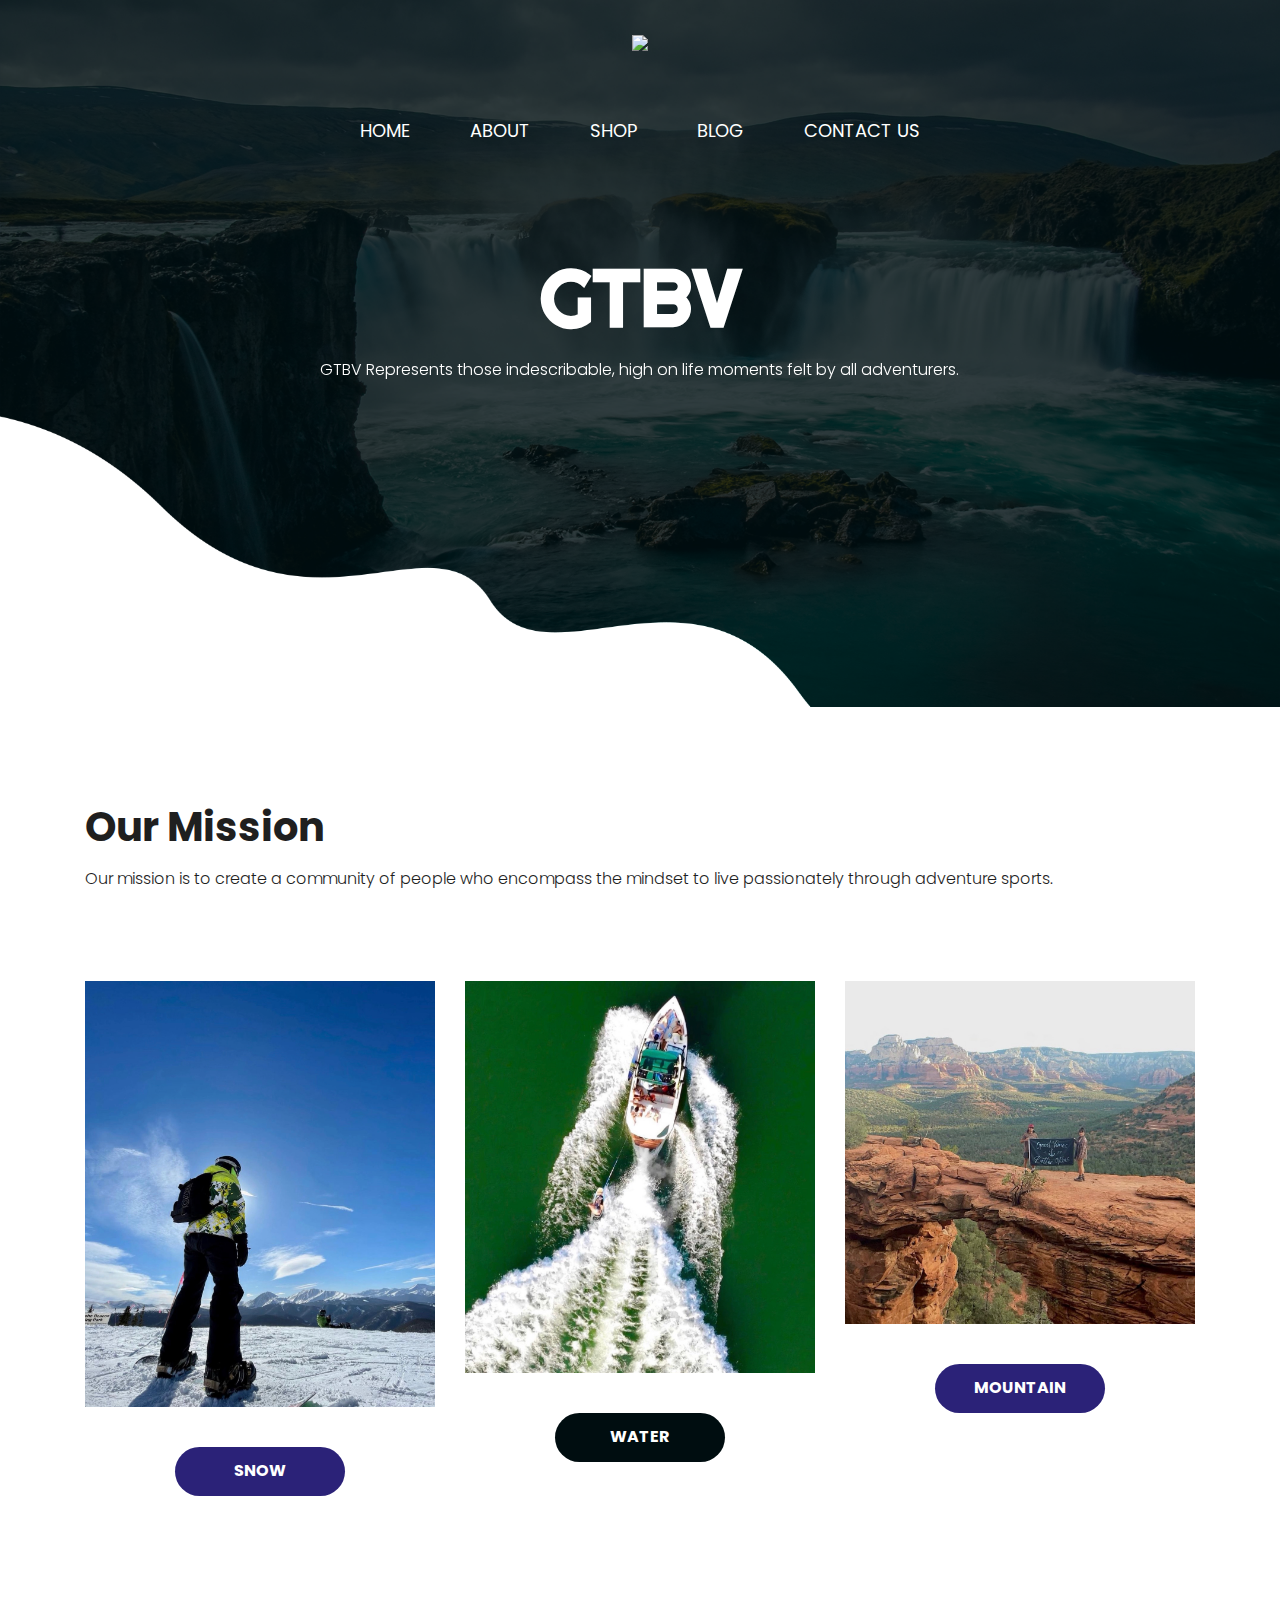
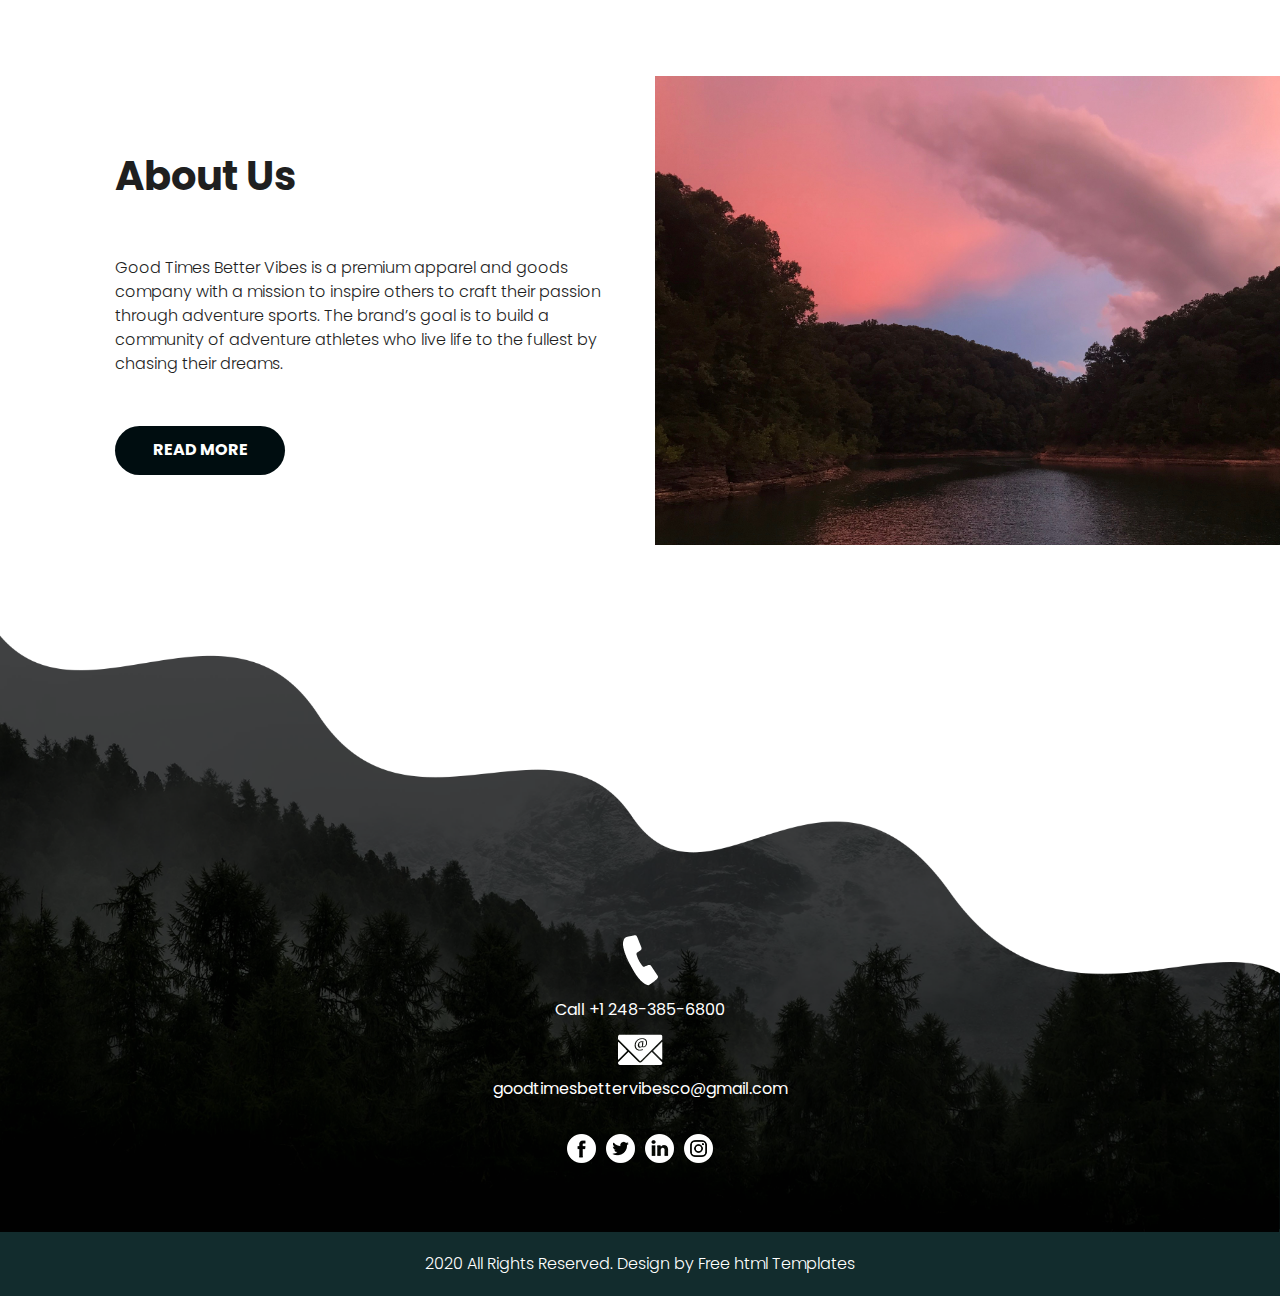
==== index.html @ db84be3c "no sub" ====
<!DOCTYPE html>
<html lang="en">
   <head>
      <!-- basic -->
      <meta charset="utf-8">
      <meta http-equiv="X-UA-Compatible" content="IE=edge">
      <meta name="viewport" content="width=device-width, initial-scale=1">
      <!-- mobile metas -->
      <meta name="viewport" content="width=device-width, initial-scale=1">
      <meta name="viewport" content="initial-scale=1, maximum-scale=1">
      <!-- site metas -->
      <title>Good Times Better Vibes</title>
      <meta name="keywords" content="">
      <meta name="description" content="">
      <meta name="author" content="">
      <!-- bootstrap css -->
      <link rel="stylesheet" type="text/css" href="css/bootstrap.min.css">
      <!-- style css -->
      <link rel="stylesheet" type="text/css" href="css/style.css">
      <!-- Responsive-->
      <link rel="stylesheet" href="css/responsive.css">
      <!-- fevicon -->
      <link rel="icon" href="images/fevicon.png" type="image/gif" />
      <!-- Scrollbar Custom CSS -->
      <link rel="stylesheet" href="css/jquery.mCustomScrollbar.min.css">
      <!-- Tweaks for older IEs-->
      <link rel="stylesheet" href="https://netdna.bootstrapcdn.com/font-awesome/4.0.3/css/font-awesome.css">
      <!-- fonts -->
      <link href="https://fonts.googleapis.com/css?family=Poppins:400,700|Righteous&display=swap" rel="stylesheet">
      <!-- owl stylesheets --> 
      <link rel="stylesheet" href="css/owl.theme.default.min.css">
      <link rel="stylesheet" href="https://cdnjs.cloudflare.com/ajax/libs/fancybox/2.1.5/jquery.fancybox.min.css" media="screen">
   </head>
   <body>
      <!-- header section start -->
      <div class="header_section">
         <div class="header_main">
            <div class="mobile_menu">
               <nav class="navbar navbar-expand-lg navbar-light bg-light">
                  <div class="logo_mobile"><a href="index.html"><img src="images/alaska.png"></a></div>
                  <button class="navbar-toggler" type="button" data-toggle="collapse" data-target="#navbarNav" aria-controls="navbarNav" aria-expanded="false" aria-label="Toggle navigation">
                  <span class="navbar-toggler-icon"></span>
                  </button>
                  <div class="collapse navbar-collapse" id="navbarNav">
                     <ul class="navbar-nav">
                        <li class="nav-item">
                           <a class="nav-link" href="index.html">Home</a>
                        </li>
                        <li class="nav-item">
                           <a class="nav-link" href="about.html">About</a>
                        </li>
                        <li class="nav-item">
                           <a class="nav-link" href="services.html">Services</a>
                        </li>
                        <li class="nav-item">
                           <a class="nav-link " href="blog.html">Blog</a>
                        </li>
                        <li class="nav-item">
                           <a class="nav-link " href="contact.html">Contact</a>
                        </li>
                     </ul>
                  </div>
               </nav>
            </div>
            <div class="container-fluid">
               <div class="logo"><a href="index.html"><img src="images/gtbvlogo.png"></a></div>
               <div class="menu_main">
                  <ul>
                     <li class="active"><a href="index.html">Home</a></li>
                     <li><a href="about.html">About</a></li>
                     <li><a href="services.html">Shop</a></li>
                     <li><a href="blog.html">Blog</a></li>
                     <li><a href="contact.html">Contact us</a></li>
                  </ul>
               </div>
            </div>
         </div>
         <!-- banner section start -->
         <div class="banner_section layout_padding">
           
               <div class="carousel-inner">
                  <div class="carousel-item active">
                     <div class="container">
                        <h1 class="banner_taital">GTBV</h1>
                        <p class="banner_text">GTBV Represents those indescribable, high on life moments felt by all adventurers.</p>
                     </div>
                  </div>
                  </div>
                     </div>
                  </div>
               </div>
            </div>
         </div>
         <!-- banner section end -->
      </div>
      <!-- header section end -->
      <!-- services section start -->
      <div class="services_section layout_padding">
         <div class="container">
            <h1 class="services_taital"> Our Mission </h1>
            <p class="services_text">Our mission is to create a community of people who encompass the mindset to live passionately through adventure sports.</p>
            <div class="services_section_2">
               <div class="row">
                  <div class="col-md-4">
                     <div><img src="images/2.png" class="services_img"></div>
                     <div class="btn_main"><a href="#">Snow</a></div>
                  </div>
                  <div class="col-md-4">
                     <div><img src="images/3.png" class="services_img"></div>
                     <div class="btn_main active"><a href="#">Water</a></div>
                  </div>
                  <div class="col-md-4">
                     <div><img src="images/1.png" class="services_img"></div>
                     <div class="btn_main"><a href="#">Mountain</a></div>
                  </div>
               </div>
            </div>
         </div>
      </div>
      <!-- services section end -->
      <!-- about section start -->
      <div class="about_section layout_padding">
         <div class="container-fluid">
            <div class="row">
               <div class="col-md-6">
                  <div class="about_taital_main">
                     <h1 class="about_taital">About Us</h1>
                     <p class="about_text">Good Times Better Vibes is a premium apparel and goods company with a mission to inspire others to craft their passion through adventure sports. The brand’s goal is to build a community of adventure athletes who live life to the fullest by chasing their dreams.</p>
                     <div class="readmore_bt"><a href="#">Read More</a></div>
                  </div>
               </div>
               <div class="col-md-6 padding_right_0">
                  <div><img src="images/cumberland.png" class="about_img"></div>
               </div>
            </div>
         </div>
      </div>
      <!-- about section end -->
      <!-- footer section start -->
      <div class="footer_section layout_padding">
         <div class="container">
            <div class="location_main">
               <div class="call_text"><img src="images/call-icon.png"></div>
               <div class="call_text"><a href="#">Call +1 248-385-6800</a></div>
               <div class="call_text"><img src="images/mail-icon.png"></div>
               <div class="call_text"><a href="#">goodtimesbettervibesco@gmail.com</a></div>
            </div>
            <div class="social_icon">
               <ul>
                  <li><a href="https://www.facebook.com/goodtimesbettervibes"><img src="images/fb-icon.png"></a></li>
                  <li><a href="#"><img src="images/twitter-icon.png"></a></li>
                  <li><a href="https://www.linkedin.com/company/good-times-better-vibes-llc/about/"><img src="images/linkedin-icon.png"></a></li>
                  <li><a href="https://www.instagram.com/goodtimes.bettervibes/"><img src="images/instagram-icon.png"></a></li>
               </ul>
            </div>
         </div>
      </div>
      <!-- footer section end -->
      <!-- copyright section start -->
      <div class="copyright_section">
         <div class="container">
            <p class="copyright_text">2020 All Rights Reserved. Design by <a href="https://html.design">Free html  Templates</a></p>
         </div>
      </div>
      <!-- copyright section end -->
      <!-- Javascript files-->
      <script src="js/jquery.min.js"></script>
      <script src="js/popper.min.js"></script>
      <script src="js/bootstrap.bundle.min.js"></script>
      <script src="js/jquery-3.0.0.min.js"></script>
      <script src="js/plugin.js"></script>
      <!-- sidebar -->
      <script src="js/jquery.mCustomScrollbar.concat.min.js"></script>
      <script src="js/custom.js"></script>
      <!-- javascript --> 
      <script src="js/owl.carousel.js"></script>
      <script src="https:cdnjs.cloudflare.com/ajax/libs/fancybox/2.1.5/jquery.fancybox.min.js"></script>    
   </body>
</html>
---- css/style.css ----
/*--------------------------------------------------------------------- File Name: style.css ---------------------------------------------------------------------*/


/*--------------------------------------------------------------------- import Fonts ---------------------------------------------------------------------*/

@import url('https://fonts.googleapis.com/css?family=Rajdhani:300,400,500,600,700');
@import url('https://fonts.googleapis.com/css?family=Poppins:100,100i,200,200i,300,300i,400,400i,500,500i,600,600i,700,700i,800,800i,900,900i');
@font-face {
    font-family: "Righteous";
    src: url("../fonts/BalooChettan-Regular.ttf");
    src: url("../fonts/BalooChettan-Regular.ttf");
}


/*****---------------------------------------- 1) font-family: 'Rajdhani', sans-serif;
 2) font-family: 'Poppins', sans-serif;
 ----------------------------------------*****/


/*--------------------------------------------------------------------- import Files ---------------------------------------------------------------------*/

@import url(animate.min.css);
@import url(normalize.css);
@import url(icomoon.css);
@import url(css/font-awesome.min.css);
@import url(meanmenu.css);
@import url(owl.carousel.min.css);
@import url(swiper.min.css);
@import url(slick.css);
@import url(jquery.fancybox.min.css);
@import url(jquery-ui.css);
@import url(nice-select.css);

/*--------------------------------------------------------------------- skeleton ---------------------------------------------------------------------*/

* {
    box-sizing: border-box !important;
    transition: ease all 0.5s;
}

html {
    scroll-behavior: smooth;
}

body {
    color: #666666;
    font-size: 14px;
    line-height: 1.80857;
    font-weight: normal;
    overflow-x: hidden;
    font-family: 'Poppins', sans-serif;
}

a {
    color: #1f1f1f;
    text-decoration: none !important;
    outline: none !important;
    -webkit-transition: all .3s ease-in-out;
    -moz-transition: all .3s ease-in-out;
    -ms-transition: all .3s ease-in-out;
    -o-transition: all .3s ease-in-out;
    transition: all .3s ease-in-out;
}

h1,
h2,
h3,
h4,
h5,
h6 {
    letter-spacing: 0;
    font-weight: normal;
    position: relative;
    padding: 0 0 10px 0;
    font-weight: normal;
    line-height: normal;
    color: #111111;
    margin: 0
}

h1 {
    font-size: 24px
}

h2 {
    font-size: 22px
}

h3 {
    font-size: 18px
}

h4 {
    font-size: 16px
}

h5 {
    font-size: 14px
}

h6 {
    font-size: 13px
}

*,
*::after,
*::before {
    -webkit-box-sizing: border-box;
    -moz-box-sizing: border-box;
    box-sizing: border-box;
}

h1 a,
h2 a,
h3 a,
h4 a,
h5 a,
h6 a {
    color: #212121;
    text-decoration: none!important;
    opacity: 1
}

button:focus {
    outline: none;
}

ul,
li,
ol {
    margin: 0px;
    padding: 0px;
    list-style: none;
}

p {
    margin: 20px;
    font-weight: 300;
    font-size: 15px;
    line-height: 24px;
}

a {
    color: #222222;
    text-decoration: none;
    outline: none !important;
}

a,
.btn {
    text-decoration: none !important;
    outline: none !important;
    -webkit-transition: all .3s ease-in-out;
    -moz-transition: all .3s ease-in-out;
    -ms-transition: all .3s ease-in-out;
    -o-transition: all .3s ease-in-out;
    transition: all .3s ease-in-out;
}

img {
    max-width: 100%;
    height: auto;
}

 :focus {
    outline: 0;
}

.paddind_bottom_0 {
    padding-bottom: 0 !important;
}

.btn-custom {
    margin-top: 20px;
    background-color: transparent !important;
    border: 2px solid #ddd;
    padding: 12px 40px;
    font-size: 16px;
}

.lead {
    font-size: 18px;
    line-height: 30px;
    color: #767676;
    margin: 0;
    padding: 0;
}

.form-control:focus {
    border-color: #ffffff !important;
    box-shadow: 0 0 0 .2rem rgba(255, 255, 255, .25);
}

.navbar-form input {
    border: none !important;
}

.badge {
    font-weight: 500;
}

blockquote {
    margin: 20px 0 20px;
    padding: 30px;
}

button {
    border: 0;
    margin: 0;
    padding: 0;
    cursor: pointer;
}

.full {
    float: left;
    width: 100%;
}

.layout_padding {
    padding-top: 90px;
    padding-bottom: 0px;
}

.padding_0 {
    padding: 0px;
}


/* header section start */

.header_section {
    width: 100%;
    float: left;
    background-image: url(../images/banner-bg.png);
    height: auto;
    background-size: 100%;
    padding: 0px 0px 20px 0px;
}

.bg-light {
    background-color: transparent !important;
}

.logo {
    width: 100%;
    float: left;
    text-align: center;
    padding: 20px 0px 50px 0px;
}

.logo_mobile {
    width: 100%;
    float: left;
    text-align: center;
    padding-bottom: 20px;
}

.mobile_menu {
    width: 100%;
    float: left;
    display: none;
}

.navbar-light .navbar-nav .nav-link {
    font-size: 18px;
    text-transform: uppercase;
    color: #fff;
}

.navbar-nav {
    align-items: center;
}

.btn:not(:disabled):not(.disabled) {
    cursor: pointer;
    border-radius: 20px;
    border: 2px solid #fff;
    color: #fff;
}

.navbar-expand-lg .navbar-nav .nav-link {
    padding-right: 20px;
    padding-left: 20px;
}

.nav-item {
    position: relative;
}

.menu_main {
    -ms-flex-direction: column;
    flex-direction: column;
    padding-left: 0;
    margin-bottom: 0;
    list-style: none;
    width: 100%;
    text-align: center;
    margin: 0 auto;
}

.menu_main ul {
    margin: 0px;
    padding: 0px;
    list-style: none;
    display: inline-flex;
}

.menu_main li {
    float: left;
    padding-left: 10px;
    padding-right: 10px;
    font-size: 18px;
    text-transform: uppercase;
    padding-top: 10px;
    padding-bottom: 10px;
    color: #fff;
    border-radius: 40px;
}

.menu_main li a {
    color: #ffffff;
    padding: 10px 20px;
    border-radius: 10px;
}

.menu_main li a:hover {
    color: #ffffff;
    background-color: #2b2278;
}

.mb-lg-0,
.my-lg-0 {
    margin-bottom: 0!important;
    width: 20%;
    float: left;
}

.header_main {
    width: 100%;
    background-image: url(../images/header-bg.png);
    background-size: 100%;
    padding: 10px 0px 0px 0px;
}


/* header section end */


/* banner section start */

.banner_section {
    width: 100%;
    float: left;
    padding-bottom: 305px;
}

.banner_taital {
    width: 100%;
    float: left;
    font-size: 80px;
    color: #ffffff;
    font-weight: bold;
    text-align: center;
    text-transform: uppercase;
    font-family: 'Righteous', Regular;
}

.banner_text {
    width: 63%;
    margin: 0 auto;
    font-size: 16px;
    color: #ffffff;
    text-align: center;
}

.read_bt {
    width: 200px;
    margin: 0 auto;
    text-align: center;
}

.read_bt a {
    width: 100%;
    float: left;
    font-size: 16px;
    color: #141414;
    background-color: #ffffff;
    text-align: center;
    padding: 10px 0px;
    border-radius: 30px;
    margin-top: 50px;
    font-weight: 400;
}

.read_bt a:hover {
    background-color: #2b2278;
    color: #ffffff;
}


/* banner section end */


/* services section start */

.services_section {
    width: 100%;
    float: left;
    padding-bottom: 90px;
}

.services_taital {
    width: 100%;
    float: left;
    font-size: 40px;
    color: #1f1f1f;
    font-weight: bold;
}

.services_text {
    width: 100%;
    float: left;
    font-size: 16px;
    color: #1f1f1f;
    margin: 0px;
}

.services_section_2 {
    width: 100%;
    float: left;
    margin-top: 90px;
}

.services_img {
    width: 100%;
    float: left;
    text-align: center;
}

.btn_main {
    width: 170px;
    margin: 0 auto;
    text-align: center;
}

.btn_main a {
    width: 100%;
    float: left;
    font-size: 16px;
    color: #ffffff;
    background-color: #2b2278;
    text-align: center;
    padding: 10px 0px;
    border-radius: 30px;
    font-weight: bold;
    margin-top: 40px;
    text-transform: uppercase;
}

.btn_main a:hover {
    color: #ffffff;
    background-color: #000d10;
}

.btn_main.active a {
    color: #ffffff;
    background-color: #000d10;
}


/* services section end */


/* about section start */

.about_section {
    width: 100%;
    float: left;
    padding-bottom: 90px;
}

.about_taital_main {
    width: 100%;
    padding-left: 100px;
    padding-top: 70px;
}

.padding_right_0 {
    padding-right: 0px;
}

.about_taital {
    width: 100%;
    float: left;
    font-size: 40px;
    color: #1f1f1f;
    font-weight: bold;
}

.about_text {
    width: 100%;
    float: left;
    font-size: 16px;
    color: #1f1f1f;
    margin: 0px;
    padding-top: 40px;
}

.readmore_bt {
    width: 170px;
    float: left;
    margin-top: 50px;
}

.readmore_bt a {
    width: 100%;
    float: left;
    font-size: 16px;
    color: #ffffff;
    background-color: #000d10;
    text-align: center;
    padding: 10px 0px;
    border-radius: 30px;
    font-weight: bold;
    text-transform: uppercase;
}

.readmore_bt a:hover {
    color: #ffffff;
    background-color: #2b2278;
}

.about_img {
    width: 100%;
    float: left;
}


/* contact section end */


/* blog section start */

.blog_section {
    width: 100%;
    float: left;
    background-image: url(../images/blog-bg.png);
    height: auto;
    background-repeat: no-repeat;
    background-size: 100%;
    padding-bottom: 345px;
    padding-top: 200px;
}

.blog_taital {
    width: 100%;
    float: left;
    font-size: 40px;
    color: #ffffff;
    font-weight: bold;
    padding-top: 30px;
    text-align: center;
}

.blog_text {
    width: 80%;
    margin: 0 auto;
    font-size: 16px;
    color: #ffffff;
    padding-top: 40px;
    text-align: center;
}

.play_icon_main {
    width: 100%;
    margin-top: 150px;
    float: left;
}

.play_icon {
    width: 200px;
    margin: 0 auto;
    position: relative;
    z-index: 5;
}

.play_icon::before {
    content: '';
    position: absolute;
    top: 49%;
    left: 70px;
    width: 130px;
    height: 130px;
    transform: translate(-50%, -50%);
    background-color: #ffffff;
    border-radius: 100%;
    z-index: -1;
    animation: fadeEffect 1.3s infinite ease;
    box-shadow: 0px 0px 10px 0px;
    right: inherit;
}

@keyframes fadeEffect {
    0% {
        transform: translate(-50%, -50%) scale(1);
        opacity: 1
    }
    100% {
        transform: translate(-50%, -50%) scale(1.2);
        opacity: 0;
    }
}

.margin_top_90{
    margin-top: 90px;
}
/* blog section end */


/* client section start */

.client_section {
    width: 100%;
    float: left;
    padding-bottom: 160px;
}

.client_taital {
    width: 100%;
    font-size: 40px;
    color: #131313;
    font-weight: bold;
    padding-top: 30px;
    text-align: center;
}

.client_section_2 {
    width: 100%;
    margin: 0 auto;
    text-align: center;
    background-color: #ffffff;
    box-shadow: 0px 1px 16px -6px;
    border-radius: 30px;
    padding: 50px 70px;
    margin-top: 50px;
}

.client_main {
    width: 100%;
    display: flex;
}

.box_left {
    width: 48%;
}

.box_right {
    width: 48%;
    float: right;
    padding-top: 65px;
    margin-left: 30px;
}

.lorem_text {
    width: 100%;
    font-size: 16px;
    text-align: center;
    margin: 0px;
    color: #0d0d0d;
    border: 1px solid #0d0d0d;
    padding: 90px 30px;
    border-radius: 30px;
}

.client_taital_left {
    width: 40%;
    float: left;
}

.client_taital_right {
    width: 60%;
    float: left;
}

.client_img {
    width: 100%;
    float: left;
    text-align: left;
}

.quick_icon {
    width: 100%;
    float: left;
    text-align: center;
    padding-top: 30px;
}

.client_name {
    width: 100%;
    float: left;
    font-size: 24px;
    color: #012628;
    font-weight: bold;
    text-transform: uppercase;
    text-align: left;
    padding-top: 53px;
    padding-bottom: 0px;
}

.customer_text {
    width: 100%;
    float: left;
    font-size: 16px;
    color: #085a57;
    font-weight: bold;
    text-transform: uppercase;
    text-align: left;
    margin: 0px;
}

.carousel-indicators li {
    width: 20px;
    height: 20px;
    border-radius: 100%;
    background-color: #8781bd;
    bottom: -130px;
}

.carousel-indicators .active {
    background-color: #2b2278;
}


/* client section end */


/* choose section start */

.choose_section {
    width: 100%;
    float: left;
    padding-bottom: 90px;
}

.choose_taital {
    width: 100%;
    font-size: 40px;
    color: #1f1f1f;
    font-weight: bold;
    text-align: center;
}

.choose_text {
    width: 70%;
    margin: 0 auto;
    font-size: 16px;
    color: #1f1f1f;
    padding-top: 30px;
    text-align: center;
}

.read_bt_1 {
    width: 170px;
    margin: 0 auto;
    text-align: center;
}

.read_bt_1 a {
    width: 100%;
    float: left;
    font-size: 16px;
    color: #ffffff;
    background-color: #000d10;
    text-align: center;
    padding: 10px 0px;
    border-radius: 30px;
    margin-top: 50px;
    font-weight: bold;
    text-transform: uppercase;
}

.read_bt_1 a:hover {
    background-color: #2b2278;
    color: #ffffff;
}

.newsletter_box {
    width: 100%;
    border: 1px solid #6e6e6e;
    border-radius: 25px;
    padding: 20px 30px;
    display: flex;
    margin-top: 90px !important;
    float: left;
}

.let_text {
    width: 100%;
    font-size: 40px;
    color: #1f1f1f;
    font-weight: bold;
    padding-bottom: 0px;
}

.getquote_bt {
    width: 200px;
    padding-top: 6px;
}

.getquote_bt a {
    width: 100%;
    float: left;
    font-size: 16px;
    color: #ffffff;
    background-color: #2b2278;
    text-align: center;
    padding: 10px 0px;
    border-radius: 30px;
    font-weight: bold;
}

.getquote_bt a:hover {
    background-color: #000d10;
    color: #ffffff;
}


/* choose section end */

/* contact section start */

.contact_section {
    width: 100%;
    float: left;
    padding-bottom: 90px;
}
.contact_taital {
    width: 100%;
    float: left;
    font-size: 40px;
    color: #363636;
    text-align: center;
    font-weight: bold;
}
.email_text {
    width: 70%;
    margin: 0 auto;
    text-align: center;
    padding-top: 120px;
}
.email-bt {
    width: 100%;
    float: left;
    font-size: 18px;
    color: #393838;
    margin-bottom: 20px;
    padding: 10px 15px;
    border: 0px;
    border: 1px solid #2b2278 !important;
}
.massage-bt {
    width: 100%;
    float: left;
    font-size: 18px;
    color: #393838;
    margin-bottom: 20px;
    padding: 10px 15px;
    border: 0px;
    border: 1px solid #2b2278 !important;
}
.send_btn {
    width: 170px;
    margin: 0 auto;
    text-align: center;
}
.send_btn a {
    width: 100%;
    float: right;
    text-align: center;
    font-size: 20px;
    color: #ffffff;
    border-radius: 30px;
    background-color: #000d10;
    padding: 7px;
}
.send_btn a:hover {
    color: #ffffff;
    background-color: #2b2278;
}
/* contact section end */



/* footer section start */

.footer_section {
    width: 100%;
    float: left;
    background-image: url(../images/footer-bg.png);
    height: auto;
    padding-top: 250px;
    background-size: 100% 100%;
    padding-bottom: 30px;
    background-repeat: no-repeat;
}

.input_btn_main {
    width: 50%;
    display: flex;
    background-color: #ffffff;
    border-radius: 40px;
    padding: 8px 0px;
    margin: 0 auto;
}

.mail_text {
    width: 100%;
    float: left;
    font-size: 18px;
    color: #2b2c2c;
    background-color: #ffffff;
    height: auto;
    padding: 5px 20px;
    border-radius: 20px;
    border: 0px;
}

.subscribe_bt {
    float: right;
}

.subscribe_bt a {
    width: 170px;
    float: left;
    font-size: 18px;
    color: #2b2278;
    background-color: transparent;
    padding: 5px 0px;
    text-align: center;
    font-weight: 500;
    text-transform: uppercase;
}

.subscribe_bt a:hover {
    color: #000;
    background-color: transparent;
}

.social_icon {
    width: 100%;
    margin: 0 auto;
    text-align: center;
}

.social_icon ul {
    margin: 0px;
    padding: 0px;
    display: inline-block;
    text-align: center;
}

.social_icon li {
    float: left;
    padding: 30px 5px;
}

.location_main {
    width: 100%;
    margin: 0 auto;
    text-align: center;
    padding-top: 40px;
}

.call_text {
    width: 100%;
    float: left;
    font-size: 16px;
    color: #ffffff;
    padding-top: 10px
}

.call_text a {
    color: #ffffff;
}

.call_text a:hover {
    color: #e27141;
}


/* footer section end */

.copyright_section {
    width: 100%;
    float: left;
    background-color: #122c2d;
    height: auto;
}

.copyright_text {
    width: 100%;
    float: left;
    color: #ffffff;
    text-align: center;
    font-size: 16px;
    margin-left: 0px;
}

.copyright_text a {
    color: #ffffff;
}

.copyright_text a:hover {
    color: #e27141;
}
---- css/responsive.css ----
/*--------------------------------------------------------------------- File Name: responsive.css ---------------------------------------------------------------------*/


/*------------------------------------------------------------------- 991px x 768px ---------------------------------------------------------------------*/

@media only screen and (min-width: 768px) and (max-width: 991px) {
    .header-search {
        padding: 15px 0px;
    }
}


/*------------------------------------------------------------------- 767px x 599px ---------------------------------------------------------------------*/

@media only screen and (min-width: 599px) and (max-width: 767px) {
    .logo {
        text-align: center;
    }
    .cart-content-right {
        padding-bottom: 5px;
    }
    .mg {
        margin: 0px 0px;
    }
    .menu-area-main {
        height: 256px;
        overflow-y: auto;
    }
    .megamenu>.row [class*="col-"] {
        padding: 0px;
    }
    .menu-area-main .megamenu .men-cat {
        padding: 0px 15px;
    }
    .menu-area-main .megamenu .women-cat {
        padding: 0px 15px;
    }
    .menu-area-main .megamenu .el-cat {
        padding: 0px 15px;
    }
    .mean-container .mean-nav ul li a.mean-expand {
        height: 19px;
    }
    .category-box.women-box {
        display: none;
    }
    .cart-box {
        display: inline-block;
        margin: 0px 30px;
    }
    .wish-box {
        float: none;
        margin: 0px 30px;
        display: inline-block;
    }
    .menu-add {
        display: none;
    }
    .category-box {
        display: none;
    }
    .mean-container .mean-nav ul li ol {
        padding: 0px;
    }
    .mean-container .mean-nav ul li a {
        padding: 10px 20px;
        width: 94.8%;
    }
    .mean-container .mean-nav ul li li a {
        width: 92%;
        padding: 1em 4%;
    }
    .mean-container .mean-nav ul li li li a {
        width: 100%;
    }
    .header-search {
        padding: 15px 0px;
    }
    #collapseFilter.d-md-block {
        padding: 30px 0px;
    }
}


/*------------------------------------------------------------------- 599px x 280px ---------------------------------------------------------------------*/

@media only screen and (min-width: 280px) and (max-width: 599px) {
    .cart-content-right {
        padding-bottom: 5px;
    }
    .megamenu>.row [class*="col-"] {
        padding: 0px;
    }
    .menu-area-main .megamenu .men-cat {
        padding: 0px 15px;
    }
    .menu-area-main .megamenu .women-cat {
        padding: 0px 15px;
    }
    .menu-area-main .megamenu .el-cat {
        padding: 0px 15px;
    }
    .mean-container .mean-nav ul li a {
        padding: 1em 4%;
        width: 92%;
    }
    .mean-container .mean-nav ul li li a {
        width: 90%;
        padding: 1em 5%;
    }
    .mean-container .sub-full.megamenu-categories ol li a {
        padding: 5px 0px;
        text-transform: capitalize;
        width: 100%;
    }
    .megamenu .sub-full.megamenu-categories .women-box .banner-up-text a {
        width: auto;
        border: none;
        float: none;
    }
    .menu-area-main {
        height: 45px;
        overflow-y: auto;
    }
    .mean-container .mean-nav ul li a.mean-expand {
        top: 0;
    }
}

@media (min-width: 992px) and (max-width: 1199px) {
    .header_section {
        padding: 0px;
        background-size: cover;
    }
    .banner_text {
        width: 100%;
    }
    .about_taital_main {
        padding-left: 25px;
        padding-top: 40px;
    }
    .about_text {
        padding-top: 0px;
        font-size: 14px;
    }
    .readmore_bt {
        margin-top: 30px;
    }
    .blog_section {
        background-size: 100% 100%;
        padding-bottom: 220px;
        padding-top: 160px;
    }
    .play_icon_main {
        margin-top: 50px;
    }
    .client_taital {
        padding-top: 0px;
    }
    .box_left {
        width: 60%;
    }
    .box_right {
        width: 40%;
    }
    .lorem_text {
        padding: 100px 40px;
    }
    .client_taital_left {
        width: 50%;
        float: left;
    }
    .client_taital_right {
        width: 50%;
        float: left;
        padding-left: 20px;
    }
    .client_section_2 {
        padding: 40px 30px;
    }
    .client_name {
        padding-top: 25px;
    }
    .choose_section {
        padding-top: 0px;
    }
    .choose_text {
        width: 100%;
    }
    .footer_section {
        padding-top: 270px;
        background-size: cover;
        padding-bottom: 30px;
    }
    .input_btn_main {
        width: 60%;
    }
}

@media (min-width: 768px) and (max-width: 991px) {
    .header_section {
        padding: 0px;
        background-size: cover;
    }
    .banner_text {
        width: 100%;
    }
    .about_taital_main {
        padding-left: 25px;
        padding-top: 0px;
    }
    .about_text {
        padding-top: 0px;
        font-size: 14px;
    }
    .readmore_bt {
        margin-top: 30px;
    }
    .about_img {
        height: 340px;
    }
    .blog_section {
        background-size: 100% 100%;
        padding-bottom: 220px;
        padding-top: 160px;
    }
    .play_icon_main {
        margin-top: 50px;
    }
    .client_taital {
        padding-top: 0px;
    }
    .box_left {
        width: 60%;
    }
    .box_right {
        width: 40%;
    }
    .lorem_text {
        padding: 30px 10px;
    }
    .client_taital_left {
        width: 50%;
        float: left;
    }
    .client_taital_right {
        width: 50%;
        float: left;
        padding-left: 20px;
    }
    .client_section_2 {
        padding: 40px 30px;
    }
    .client_name {
        padding-top: 25px;
    }
    .choose_section {
        padding-top: 0px;
    }
    .choose_text {
        width: 100%;
    }
    .footer_section {
        padding-top: 230px;
        background-size: cover;
        padding-bottom: 30px;
    }
    .input_btn_main {
        width: 90%;
    }
}

@media (min-width: 576px) and (max-width: 767px) {
    .navbar-light .navbar-toggler {
        color: rgba(0, 0, 0, .5);
        border-color: transparent;
    }
    #main_slider a.carousel-control-prev {
        position: absolute;
        left: 175px;
        top: 90%;
        display: none;
    }
    #main_slider a.carousel-control-next {
        position: absolute;
        left: 236px;
        top: 90%;
        display: none;
    }
    .header_section {
        background-image: url(../images/mobile-bg.png);
        background-size: cover;
        padding: 0px;
    }
    .navbar-toggler {
        background-color: #ffffff;
    }
    .logo {
        display: none;
    }
    .menu_main {
        display: none;
    }
    .logo_mobile {
        width: 40%;
        padding: 0px;
        text-align: left;
    }
    .mobile_menu {
        display: initial;
    }
    .banner_taital {
        font-size: 50px;
    }
    .bg-light {
        background-color: transparent !important;
    }
    .header_main {
        padding: 0px;
    }
    .navbar-expand-lg .navbar-nav .nav-link {
        color: #ffffff;
        text-align: center;
        background: transparent;
        width: 100%;
        margin: 10px 0px;
        border-radius: 30px;
    }
    .nav-item {
        position: relative;
        width: 100%;
    }
    .navbar-light .navbar-nav .nav-link:focus,
    .navbar-light .navbar-nav .nav-link:hover {
        color: #ffffff;
        background: blue;
    }
    .navbar-light .navbar-nav .active>.nav-link,
    .navbar-light .navbar-nav .nav-link.active,
    .navbar-light .navbar-nav .nav-link.show,
    .navbar-light .navbar-nav .show>.nav-link {
        color: #ffffff;
        background: red;
    }
    .banner_text {
        width: 100%;
    }
    .banner_section {
        padding: 50px 0px;
    }
    .services_section {
        padding: 50px 0px;
    }
    .services_section_2 {
        margin-top: 30px;
    }
    .services_img {
        margin-top: 40px;
    }
    .about_section {
        padding: 50px 0px;
    }
    .about_taital_main {
        padding-top: 0px;
        padding-left: 0px;
    }
    .about_text {
        font-size: 15px;
    }
    .about_img {
        padding-top: 30px;
    }
    .padding_right_0 {
        padding-right: 15px;
    }
    .blog_section {
        background-image: url(../images/blog-mobile-bg.png);
        background-size: cover;
        padding: 50px 0px;
    }
    .blog_text {
        width: 100%;
    }
    .play_icon_main {
        margin-top: 40px;
    }
    .play_icon {
        width: 145px;
    }
    .client_section_2 {
        padding: 30px 20px;
        margin-top: 50px;
    }
    .client_main {
        display: inherit;
    }
    .box_left {
        width: 100%;
    }
    .lorem_text {
        padding: 30px 10px;
        font-size: 15px;
    }
    .box_right {
        width: 100%;
    }
    .client_name {
        padding-top: 25px;
    }
    .client_taital_right {
        padding-left: 20px;
    }
    .choose_taital {
        font-size: 30px;
    }
    .choose_section {
        padding: 50px 0px;
    }
    .choose_text {
        width: 100%;
        font-size: 15px;
    }
    .newsletter_box {
        display: initial;
    }
    .let_text {
        font-size: 30px;
        text-align: center;
    }
    .getquote_bt {
        margin: 0 auto;
    }
    .footer_section {
        background-image: url(../images/footer-mobile-bg.png);
        background-size: cover;
        padding: 50px 0px;
    }
    .input_btn_main {
        width: 100%;
        display: inherit;
        background-color: transparent !important;
    }
    .subscribe_bt {
        margin: 0 auto;
        text-align: center;
        width: 200px;
        float: initial;
    }
    .subscribe_bt a {
        width: 100%;
        background-color: #ffffff;
        margin-top: 50px;
        border-radius: 40px;
        margin-bottom: 50px;
    }
    .subscribe_bt a:hover {
        color: #000;
        background-color: #ffffff;
    }
    .social_icon {
        display: inline-block;
    }
    .contact_taital {
        font-size: 30px;
    }
    .email_text {
        width: 100%;
        padding-top: 90px;
    }
}

@media (max-width: 575px) {
    .navbar-light .navbar-toggler {
        color: rgba(0, 0, 0, .5);
        border-color: transparent;
    }
    #main_slider a.carousel-control-prev {
        position: absolute;
        left: 175px;
        top: 90%;
        display: none;
    }
    #main_slider a.carousel-control-next {
        position: absolute;
        left: 236px;
        top: 90%;
        display: none;
    }
    .header_section {
        background-image: url(../images/mobile-bg.png);
        background-size: cover;
        padding: 0px; 
    }
    .navbar-toggler {
        background-color: #ffffff;
    }
    .logo {
        display: none;
    }
    .menu_main {
        display: none;
    }
    .logo_mobile {
        width: 40%;
        padding: 0px;
    }
    .mobile_menu {
        display: initial;
    }
    .banner_taital {
        font-size: 50px;
    }
    .bg-light {
        background-color: transparent !important;
    }
    .header_main {
        padding: 0px;
    }
    .navbar-expand-lg .navbar-nav .nav-link {
        color: #ffffff;
        text-align: center;
        background: transparent;
        width: 100%;
        margin: 10px 0px;
        border-radius: 30px;
    }
    .nav-item {
        position: relative;
        width: 100%;
    }
    .navbar-light .navbar-nav .nav-link:focus,
    .navbar-light .navbar-nav .nav-link:hover {
        color: #ffffff;
        background: red;
    }
    .navbar-light .navbar-nav .active>.nav-link,
    .navbar-light .navbar-nav .nav-link.active,
    .navbar-light .navbar-nav .nav-link.show,
    .navbar-light .navbar-nav .show>.nav-link {
        color: #ffffff;
        background: red;
    }
    .banner_text {
        width: 100%;
    }
    .banner_section {
        padding: 50px 0px;
    }
    .services_section {
        padding: 50px 0px;
    }
    .services_section_2 {
        margin-top: 30px;
    }
    .services_img {
        margin-top: 40px;
    }
    .about_section {
        padding: 50px 0px;
    }
    .about_taital_main {
        padding-top: 0px;
        padding-left: 0px;
    }
    .about_text {
        font-size: 15px;
    }
    .about_img {
        padding-top: 30px;
    }
    .padding_right_0 {
        padding-right: 15px;
    }
    .blog_section {
        background-image: url(../images/blog-mobile-bg.png);
        background-size: cover;
        padding: 50px 0px;
    }
    .blog_text {
        width: 100%;
    }
    .play_icon_main {
        margin-top: 40px;
    }
    .play_icon {
        width: 145px;
    }
    .client_section_2 {
        padding: 30px 20px;
        margin-top: 50px;
    }
    .client_main {
        display: inherit;
    }
    .box_left {
        width: 100%;
    }
    .lorem_text {
        padding: 30px 10px;
        font-size: 15px;
    }
    .box_right {
        width: 100%;
    }
    .client_name {
        padding-top: 25px;
    }
    .client_taital_right {
        padding-left: 20px;
    }
    .choose_taital {
        font-size: 30px;
    }
    .choose_section {
        padding: 50px 0px;
    }
    .choose_text {
        width: 100%;
        font-size: 15px;
    }
    .newsletter_box {
        display: initial;
    }
    .let_text {
        font-size: 30px;
        text-align: center;
    }
    .getquote_bt {
        margin: 0 auto;
    }
    .footer_section {
        background-image: url(../images/footer-mobile-bg.png);
        background-size: cover;
        padding: 50px 0px;
    }
    .input_btn_main {
        width: 100%;
        display: inherit;
        background-color: transparent !important;
    }
    .subscribe_bt {
        margin: 0 auto;
        text-align: center;
        width: 200px;
        float: initial;
    }
    .subscribe_bt a {
        width: 100%;
        background-color: #ffffff;
        margin-top: 50px;
        border-radius: 40px;
        margin-bottom: 50px;
    }
    .subscribe_bt a:hover {
        color: #000;
        background-color: #ffffff;
    }
    .social_icon {
        display: inline-block;
    }
    .contact_taital {
        font-size: 28px;
    }
    .email_text {
        width: 100%;
        padding-top: 90px;
    }

}
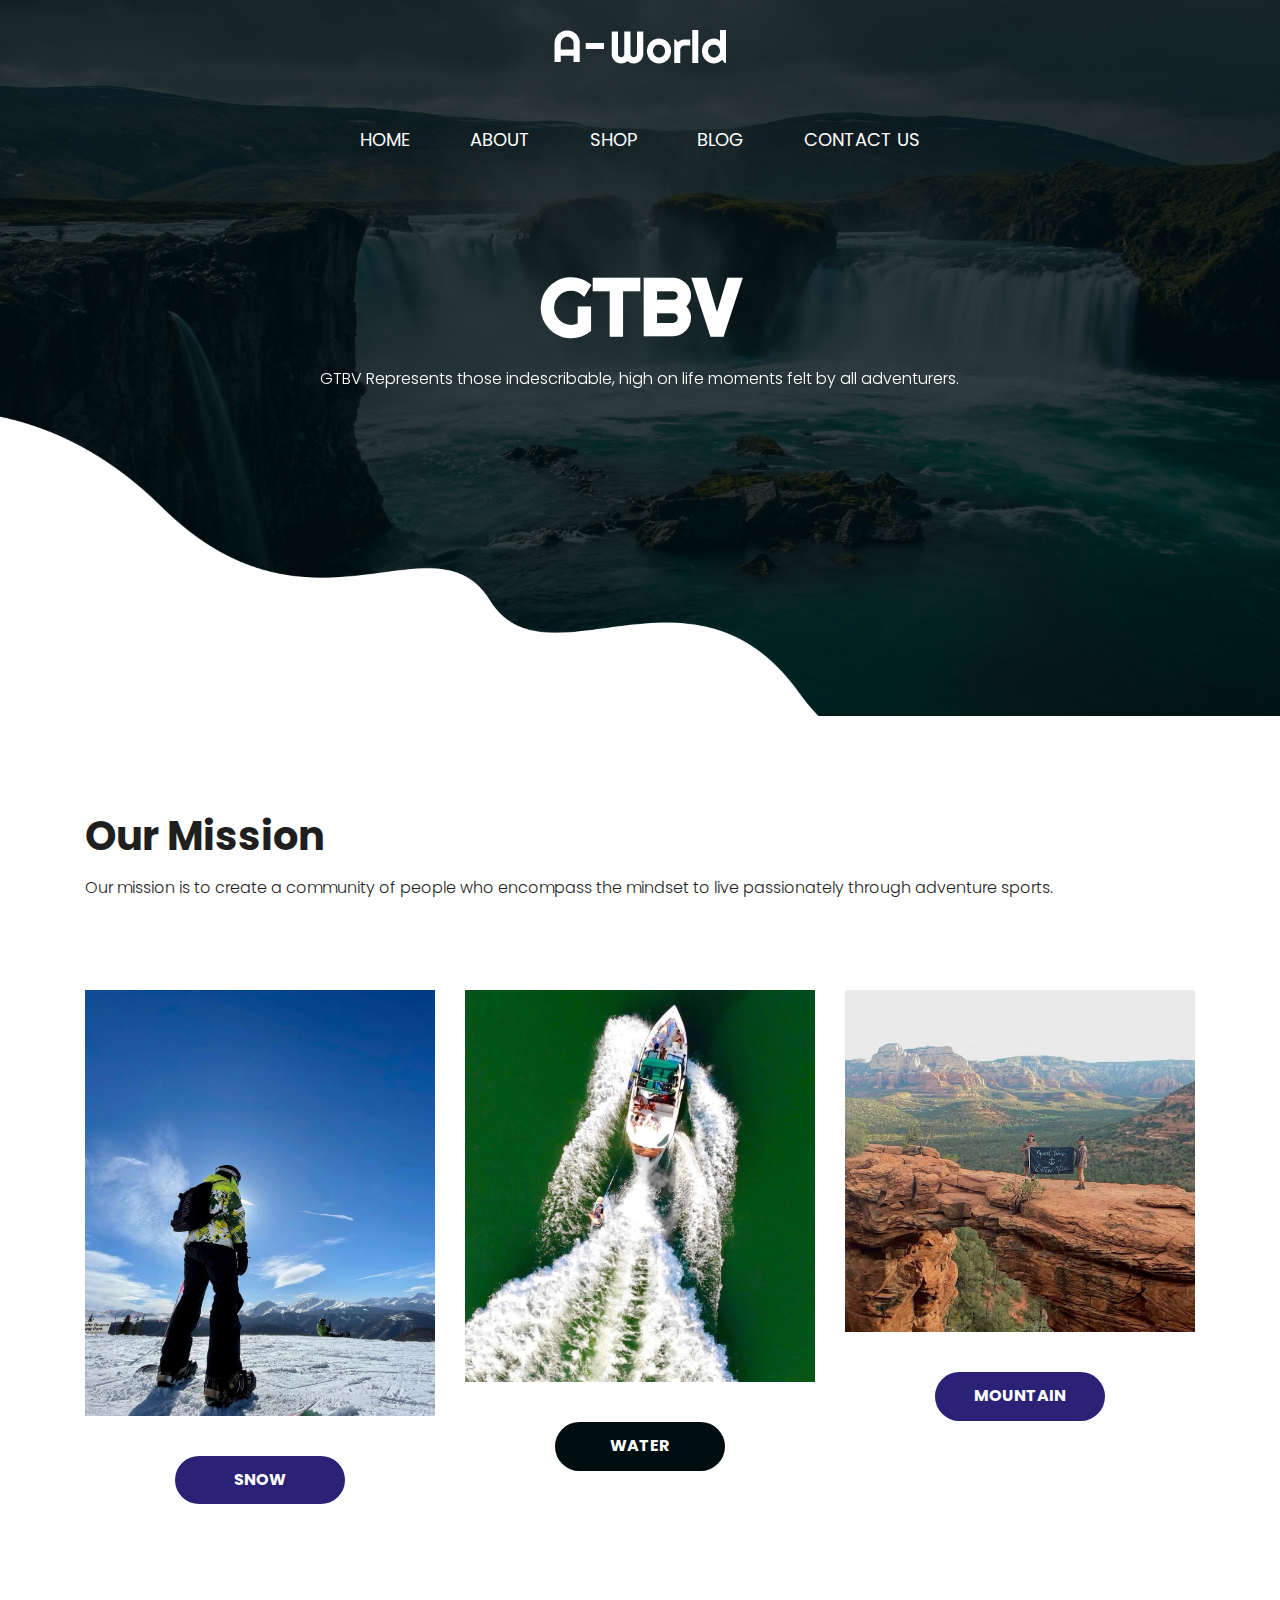
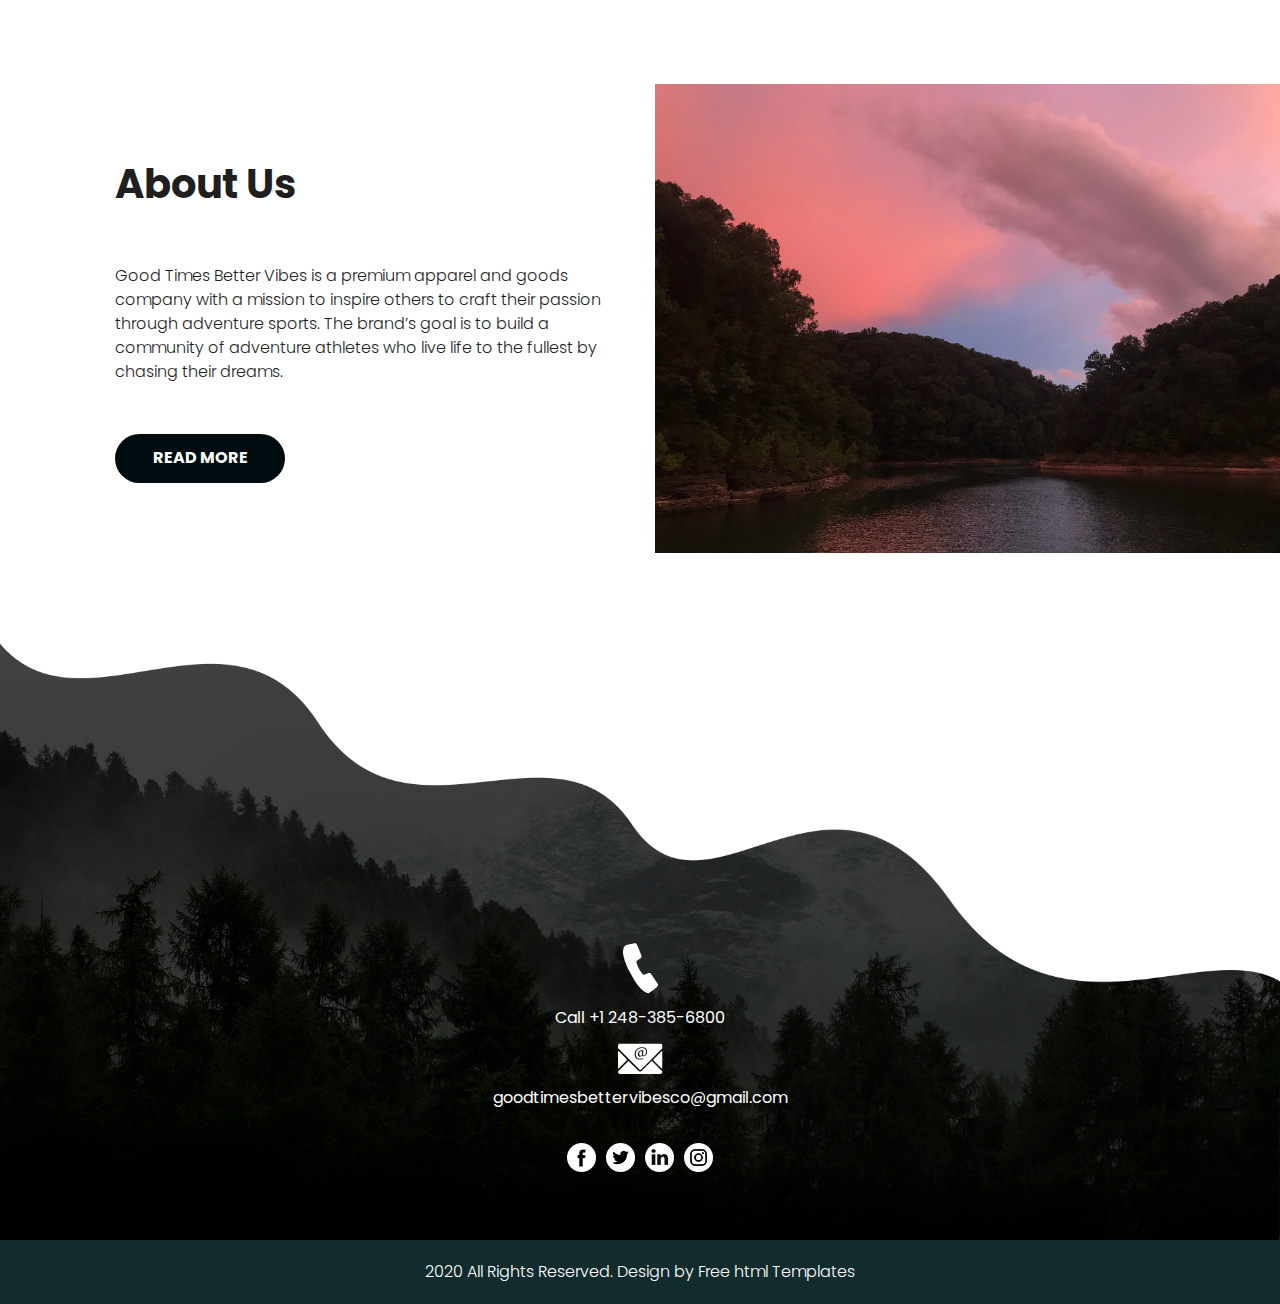
==== commit 64e86d1e: "edits" ====
--- a/index.html
+++ b/index.html
@@ -63,7 +63,7 @@
                </nav>
             </div>
             <div class="container-fluid">
-               <div class="logo"><a href="index.html"><img src="images/gtbvlogo.png"></a></div>
+               <div class="logo"><a href="index.html"><img src="images/logo.png"></a></div>
                <div class="menu_main">
                   <ul>
                      <li class="active"><a href="index.html">Home</a></li>
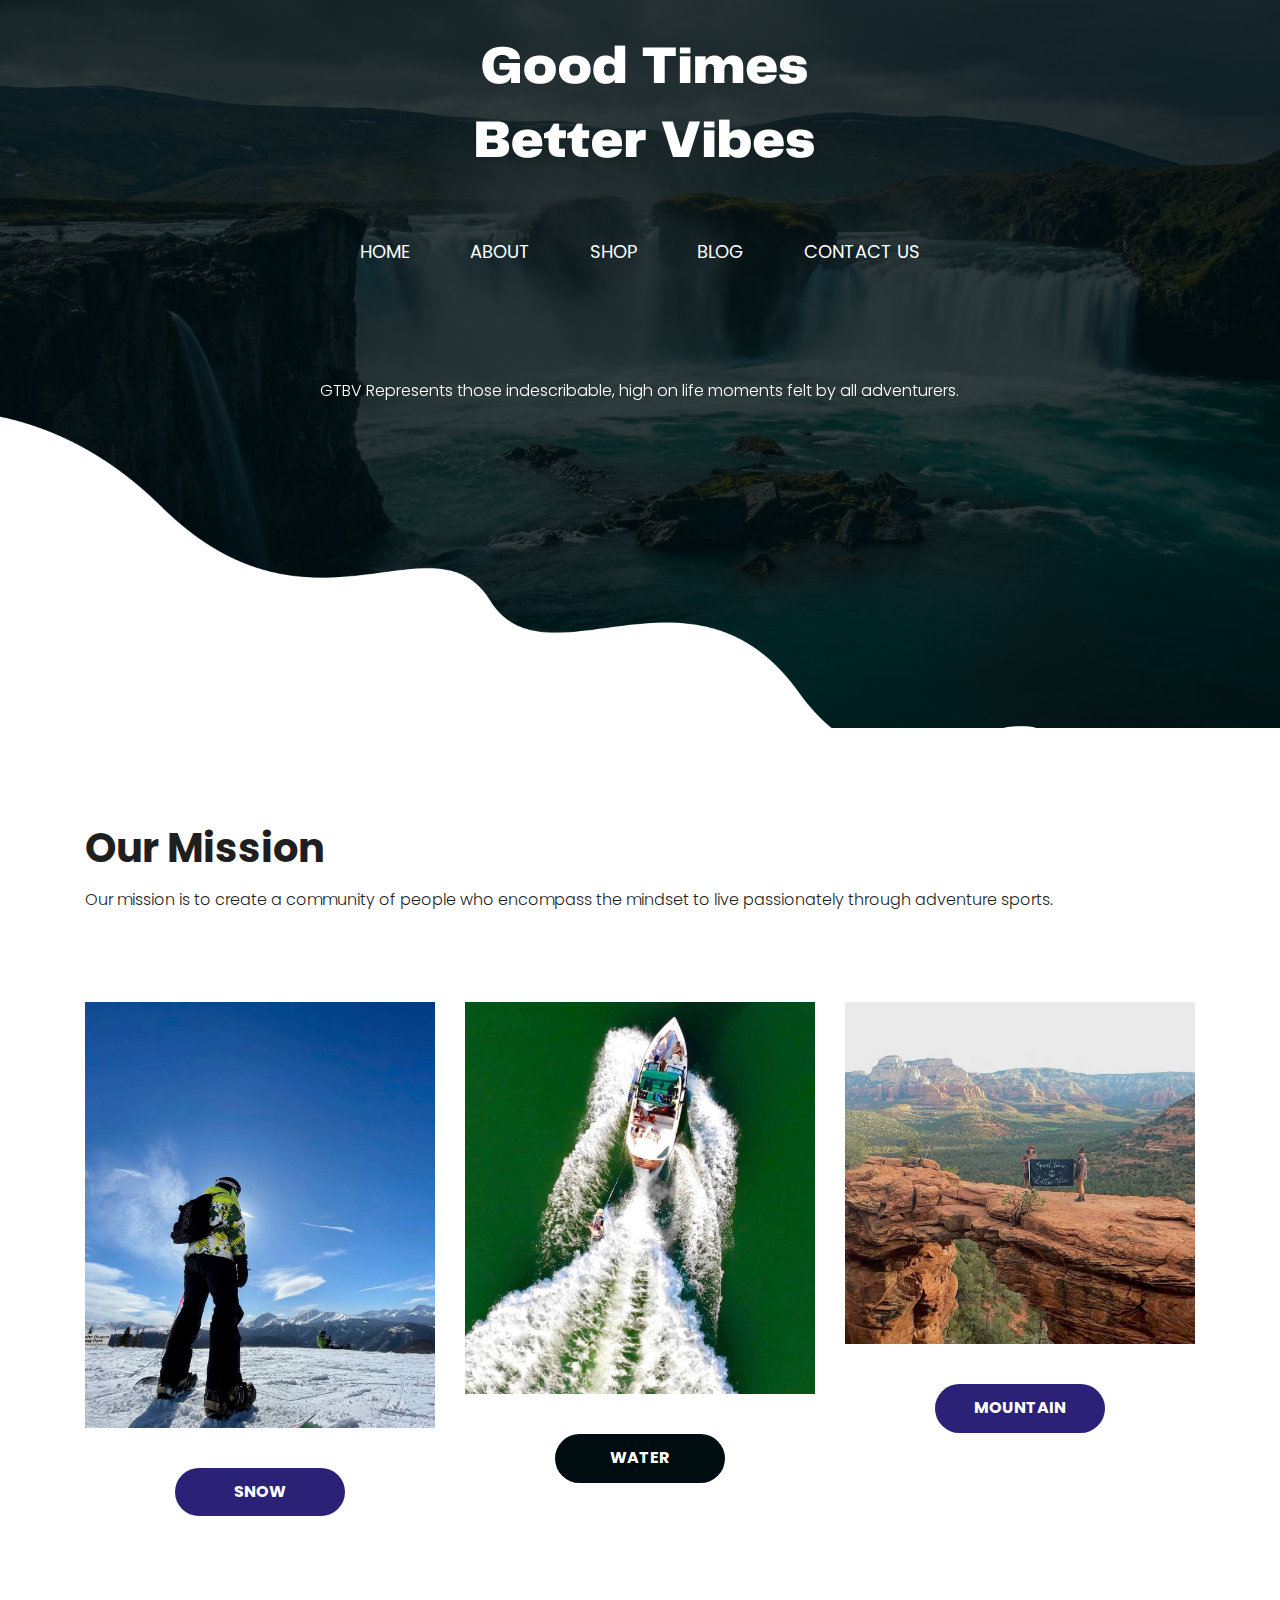
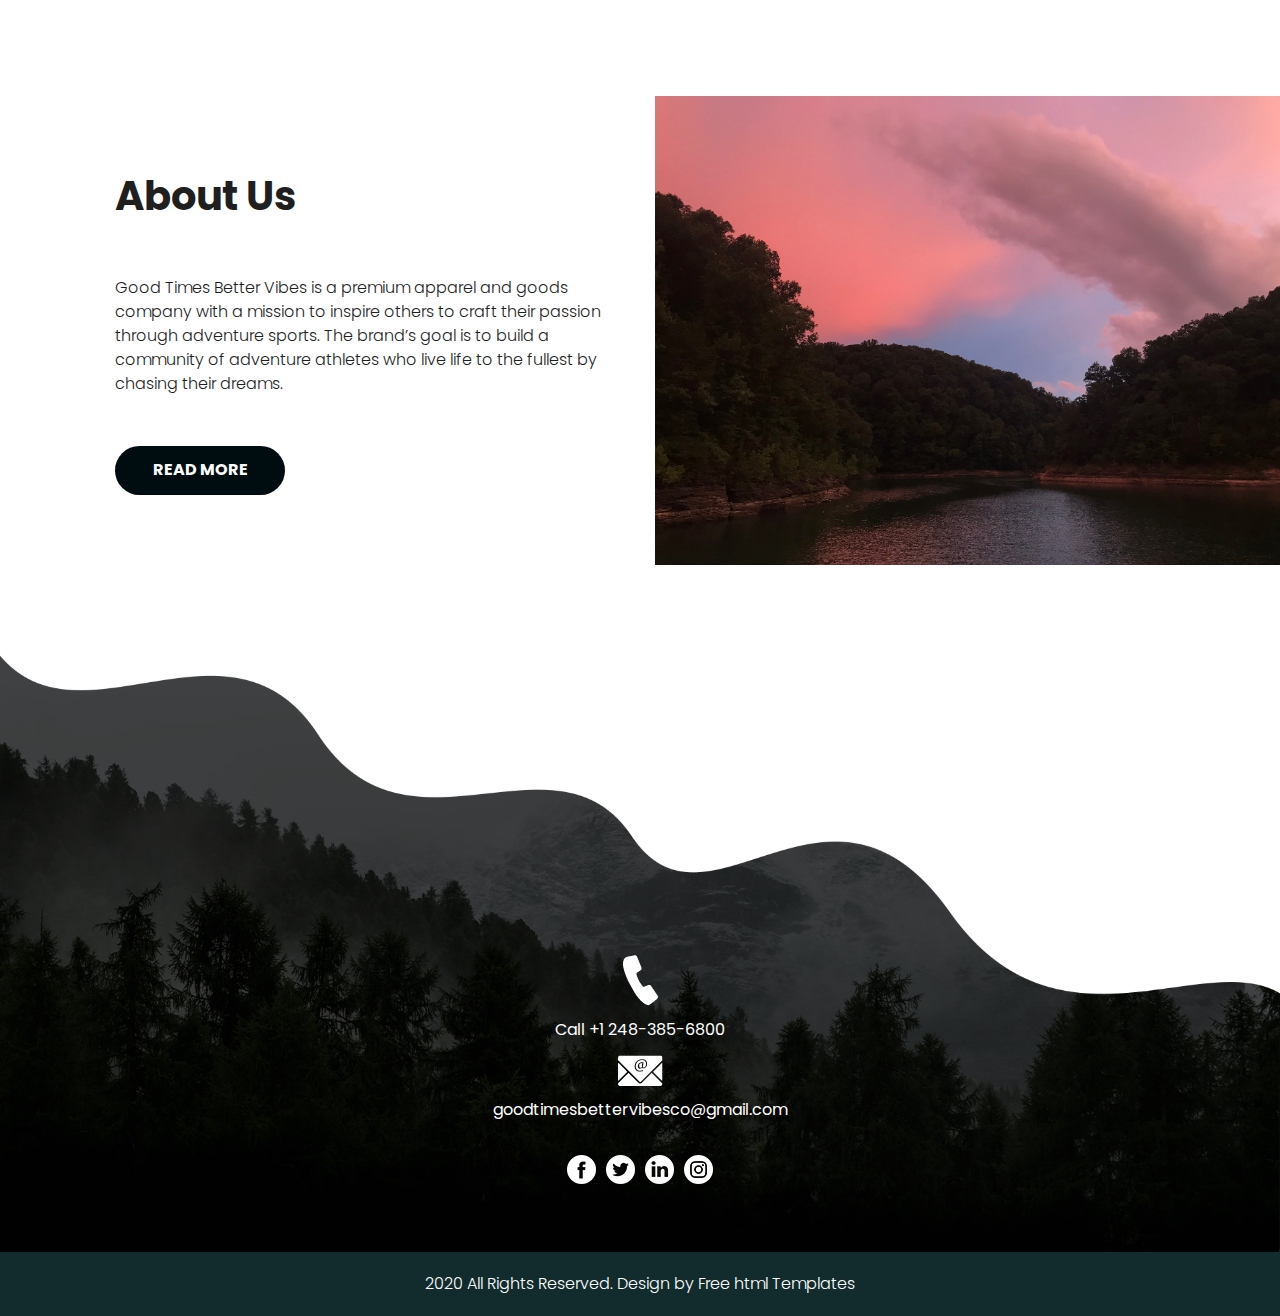
==== commit 7f59a50b: "GTBV" ====
--- a/index.html
+++ b/index.html
@@ -81,7 +81,7 @@
                <div class="carousel-inner">
                   <div class="carousel-item active">
                      <div class="container">
-                        <h1 class="banner_taital">GTBV</h1>
+                        <h1 class="banner_taital"></h1>
                         <p class="banner_text">GTBV Represents those indescribable, high on life moments felt by all adventurers.</p>
                      </div>
                   </div>
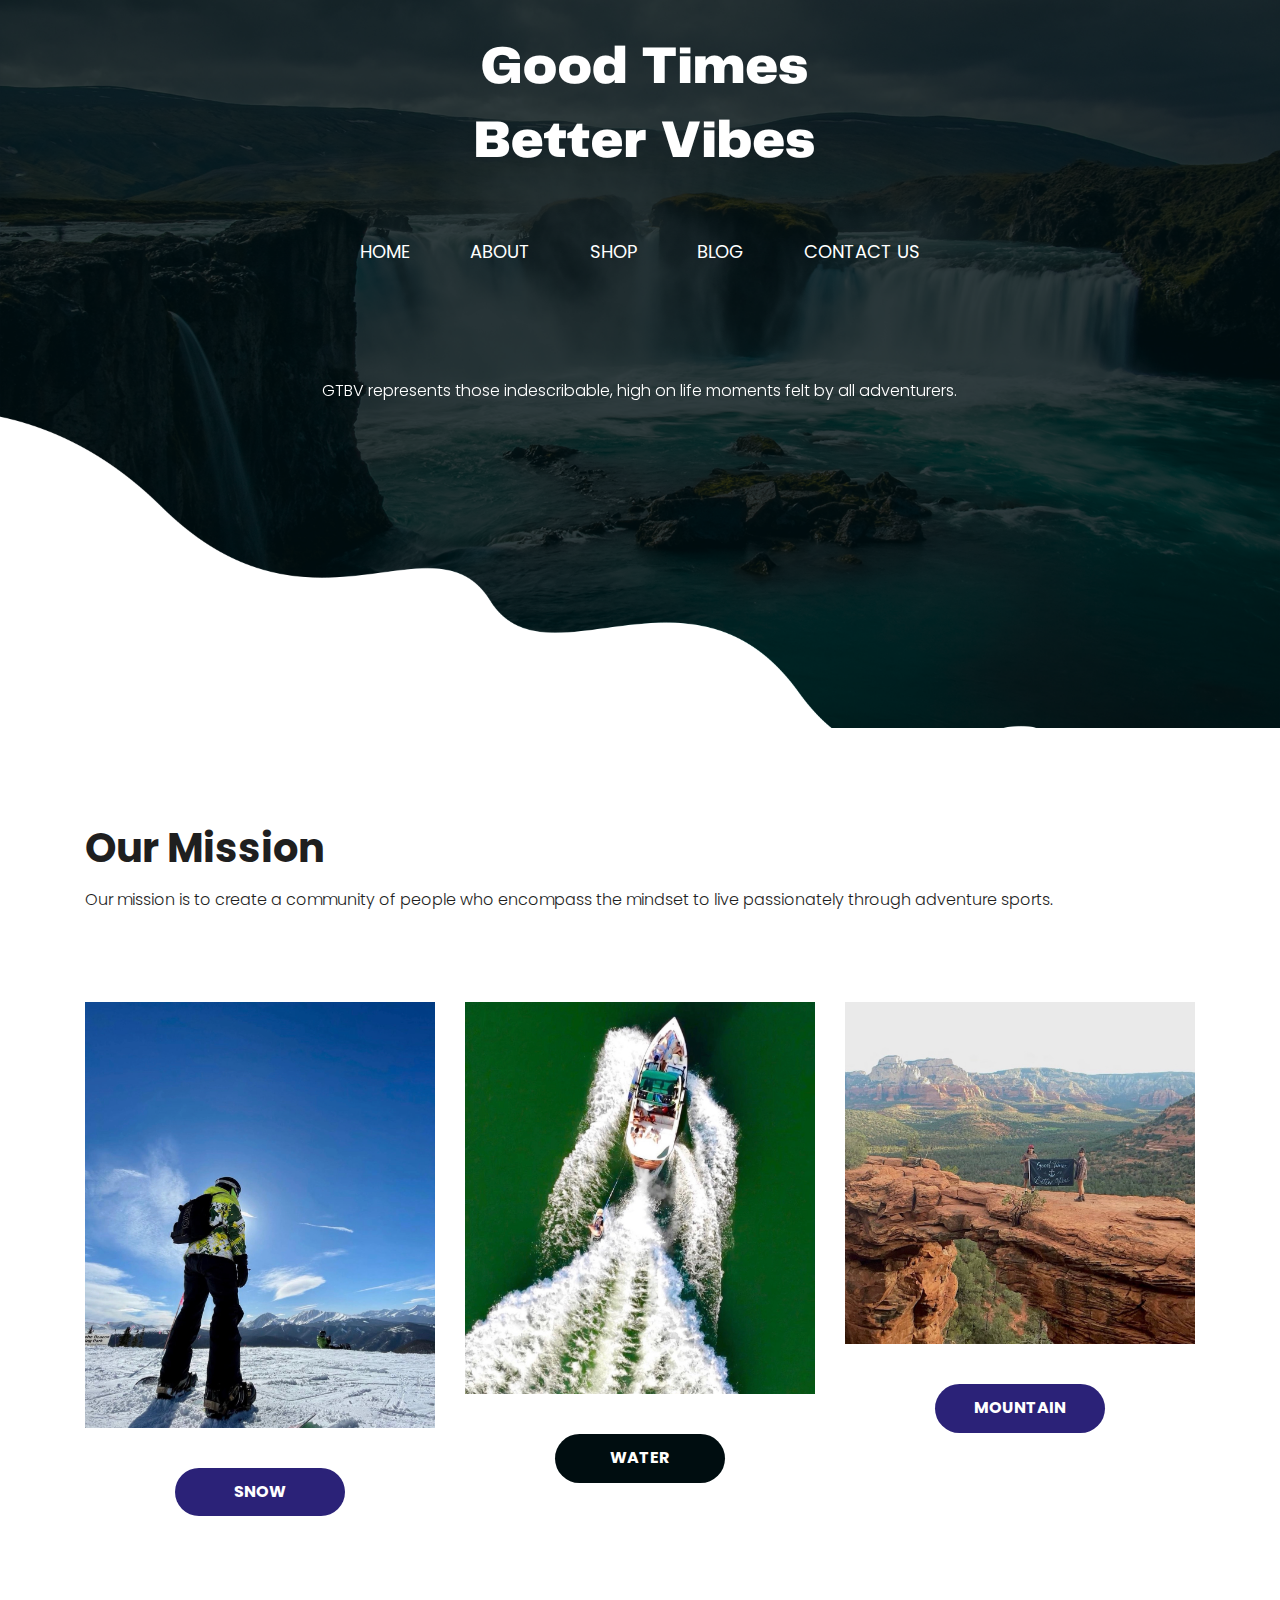
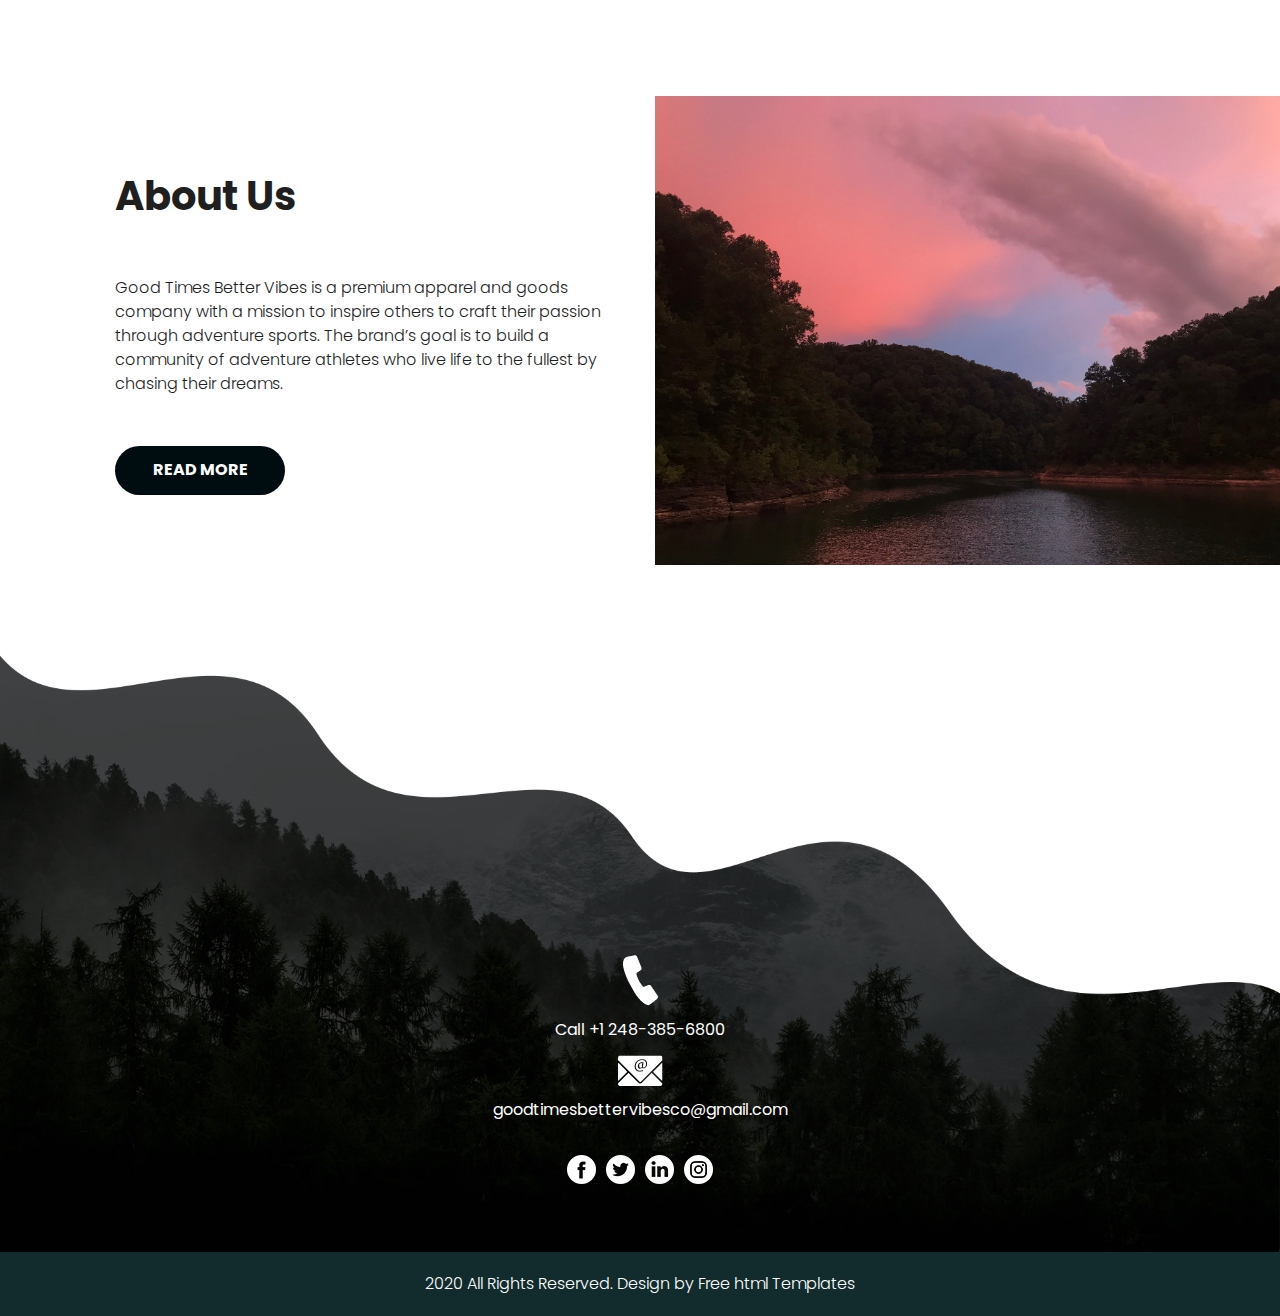
==== commit 864da9ad: "alt text" ====
--- a/index.html
+++ b/index.html
@@ -82,7 +82,7 @@
                   <div class="carousel-item active">
                      <div class="container">
                         <h1 class="banner_taital"></h1>
-                        <p class="banner_text">GTBV Represents those indescribable, high on life moments felt by all adventurers.</p>
+                        <p class="banner_text">GTBV represents those indescribable, high on life moments felt by all adventurers.</p>
                      </div>
                   </div>
                   </div>
@@ -102,15 +102,15 @@
             <div class="services_section_2">
                <div class="row">
                   <div class="col-md-4">
-                     <div><img src="images/2.png" class="services_img"></div>
+                     <div><img src="images/2.png" alt="photo of a snowboarded on a mountain in Vail, Colorado" class="services_img"></div>
                      <div class="btn_main"><a href="#">Snow</a></div>
                   </div>
                   <div class="col-md-4">
-                     <div><img src="images/3.png" class="services_img"></div>
+                     <div><img src="images/3.png" alt="over head photo of a ski boat on Lake Cumberland, Kentucky" class="services_img"></div>
                      <div class="btn_main active"><a href="#">Water</a></div>
                   </div>
                   <div class="col-md-4">
-                     <div><img src="images/1.png" class="services_img"></div>
+                     <div><img src="images/1.png" alt="photo of 2 people holding a GTBV flag at Devil's Bridge in Arizona" class="services_img"></div>
                      <div class="btn_main"><a href="#">Mountain</a></div>
                   </div>
                </div>
@@ -130,7 +130,7 @@
                   </div>
                </div>
                <div class="col-md-6 padding_right_0">
-                  <div><img src="images/cumberland.png" class="about_img"></div>
+                  <div><img src="images/cumberland.png" alt="photo of a pink sunset over Lake Cumberland, Kentucky" class="about_img"></div>
                </div>
             </div>
          </div>
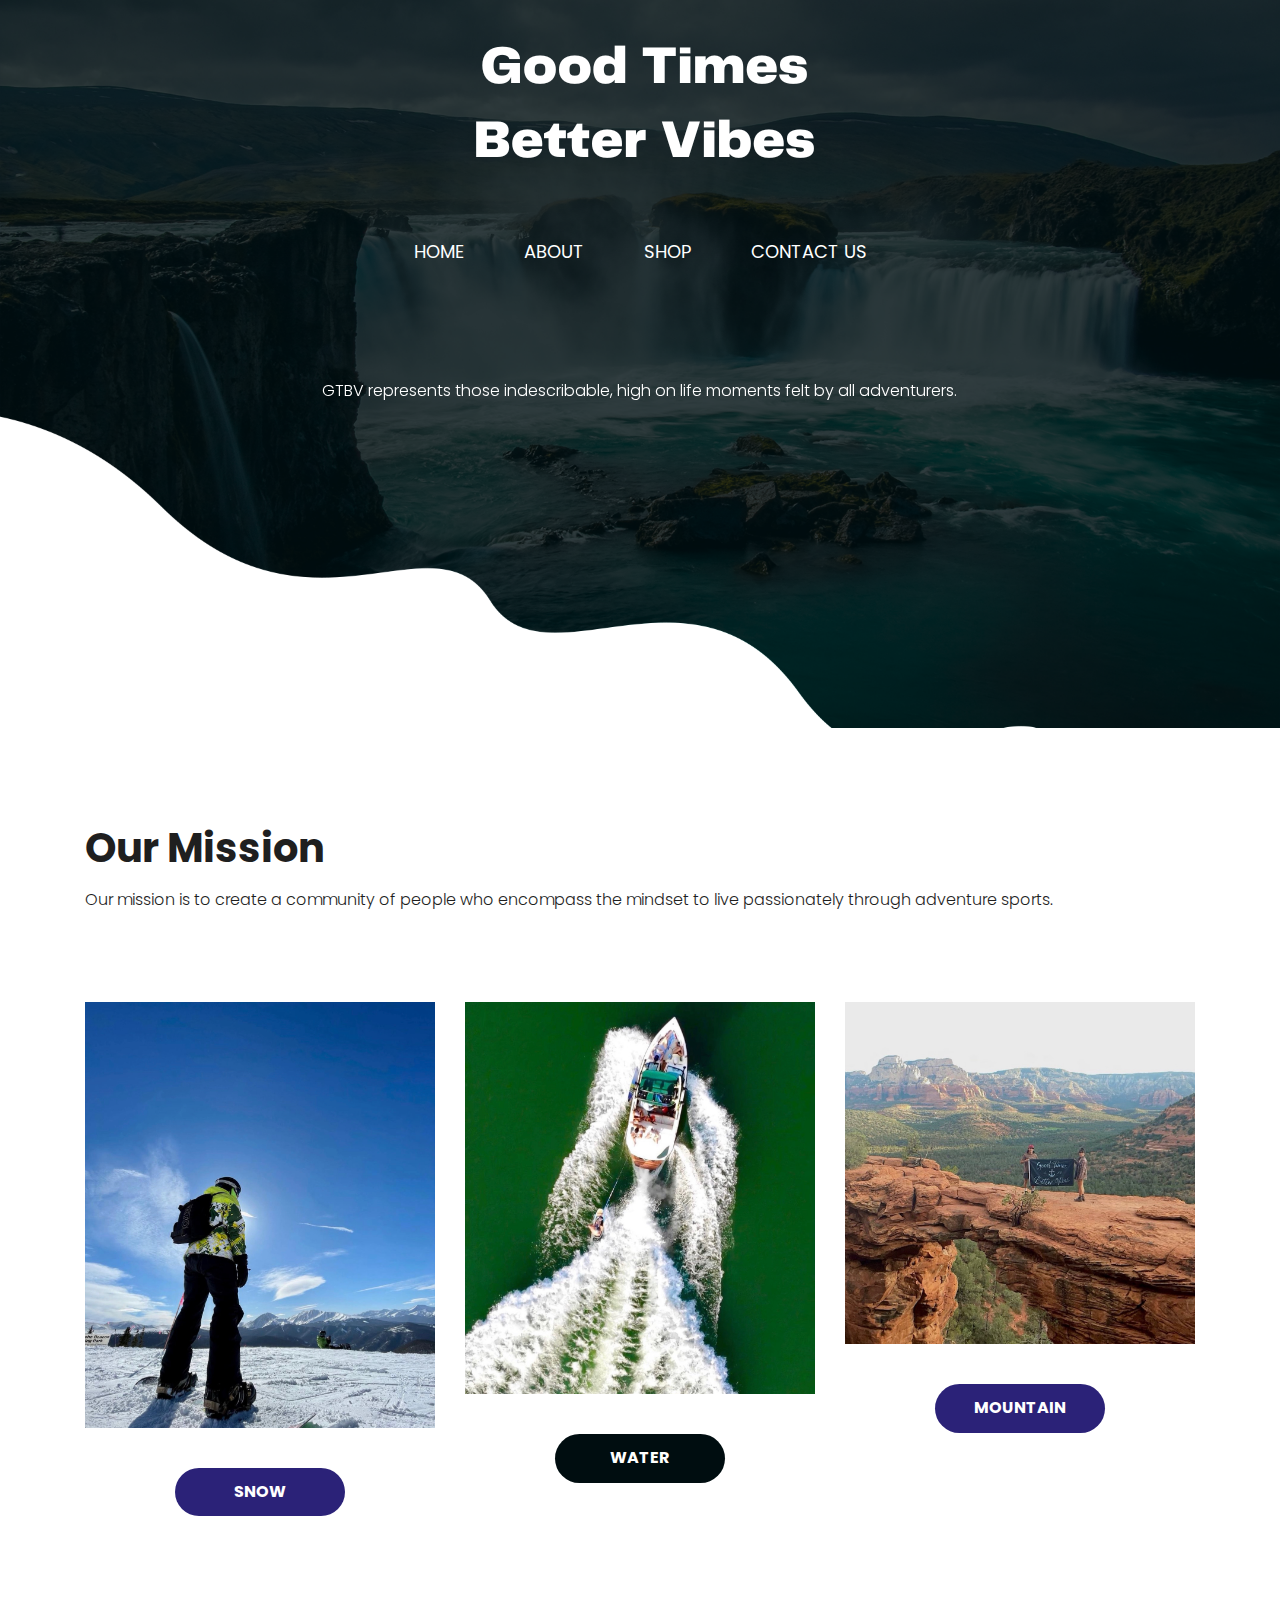
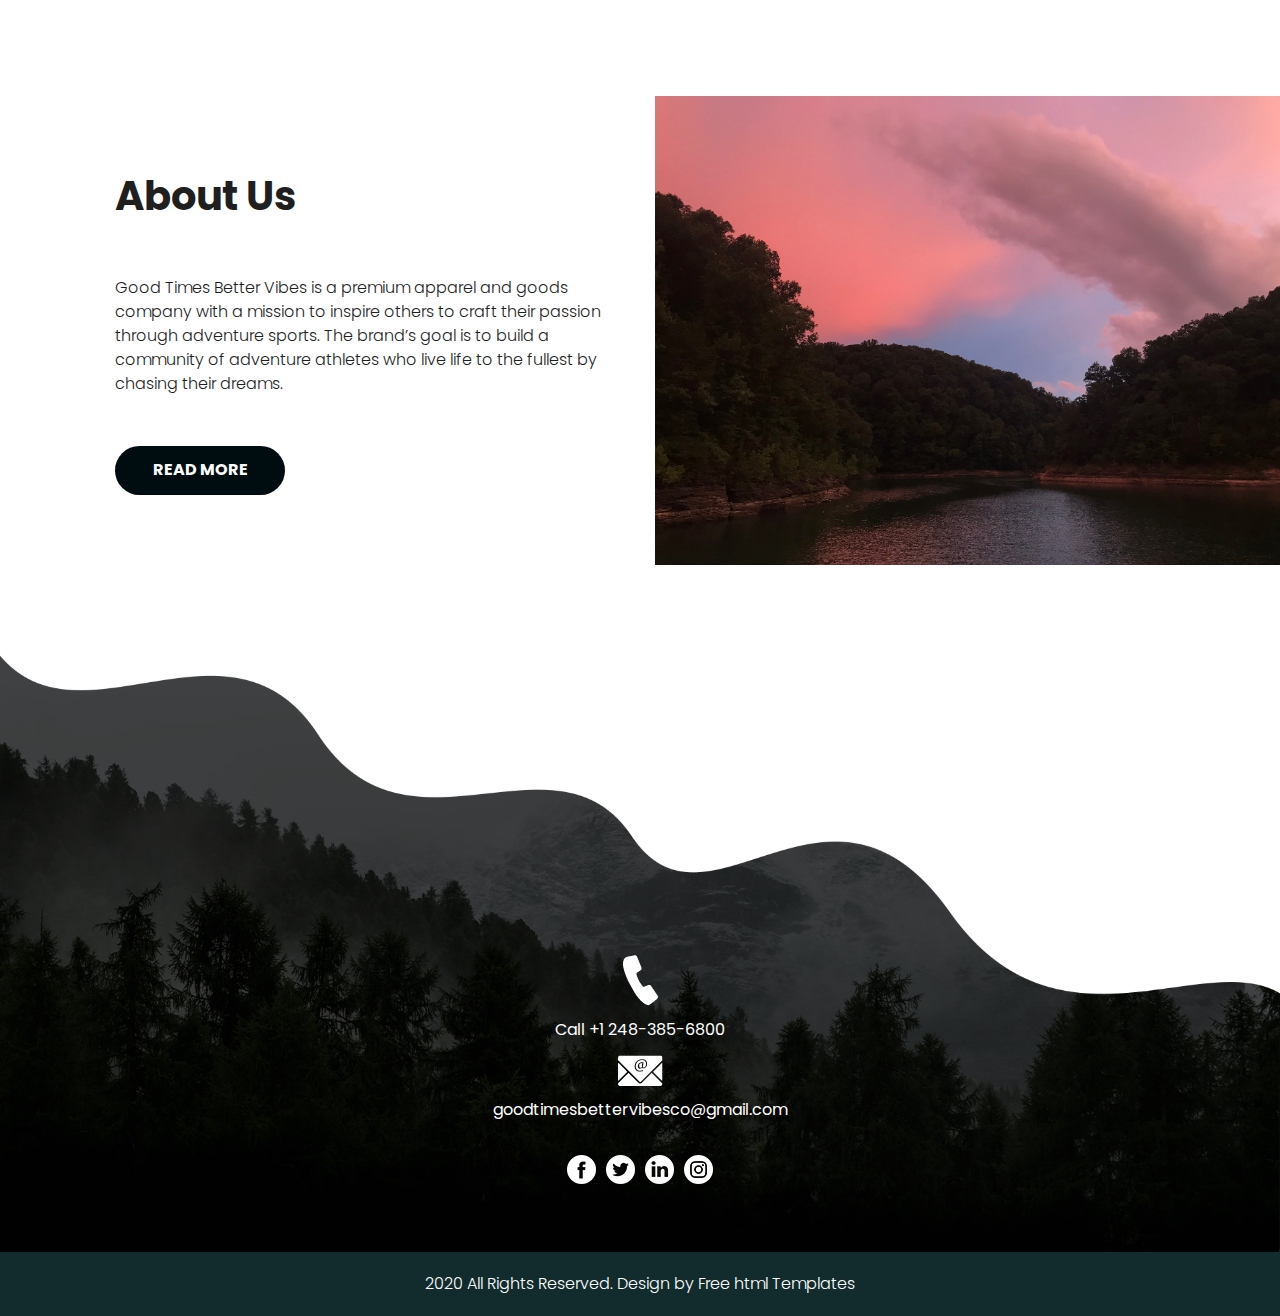
==== commit ec810356: "blog delete" ====
--- a/index.html
+++ b/index.html
@@ -69,7 +69,7 @@
                      <li class="active"><a href="index.html">Home</a></li>
                      <li><a href="about.html">About</a></li>
                      <li><a href="services.html">Shop</a></li>
-                     <li><a href="blog.html">Blog</a></li>
+                    
                      <li><a href="contact.html">Contact us</a></li>
                   </ul>
                </div>
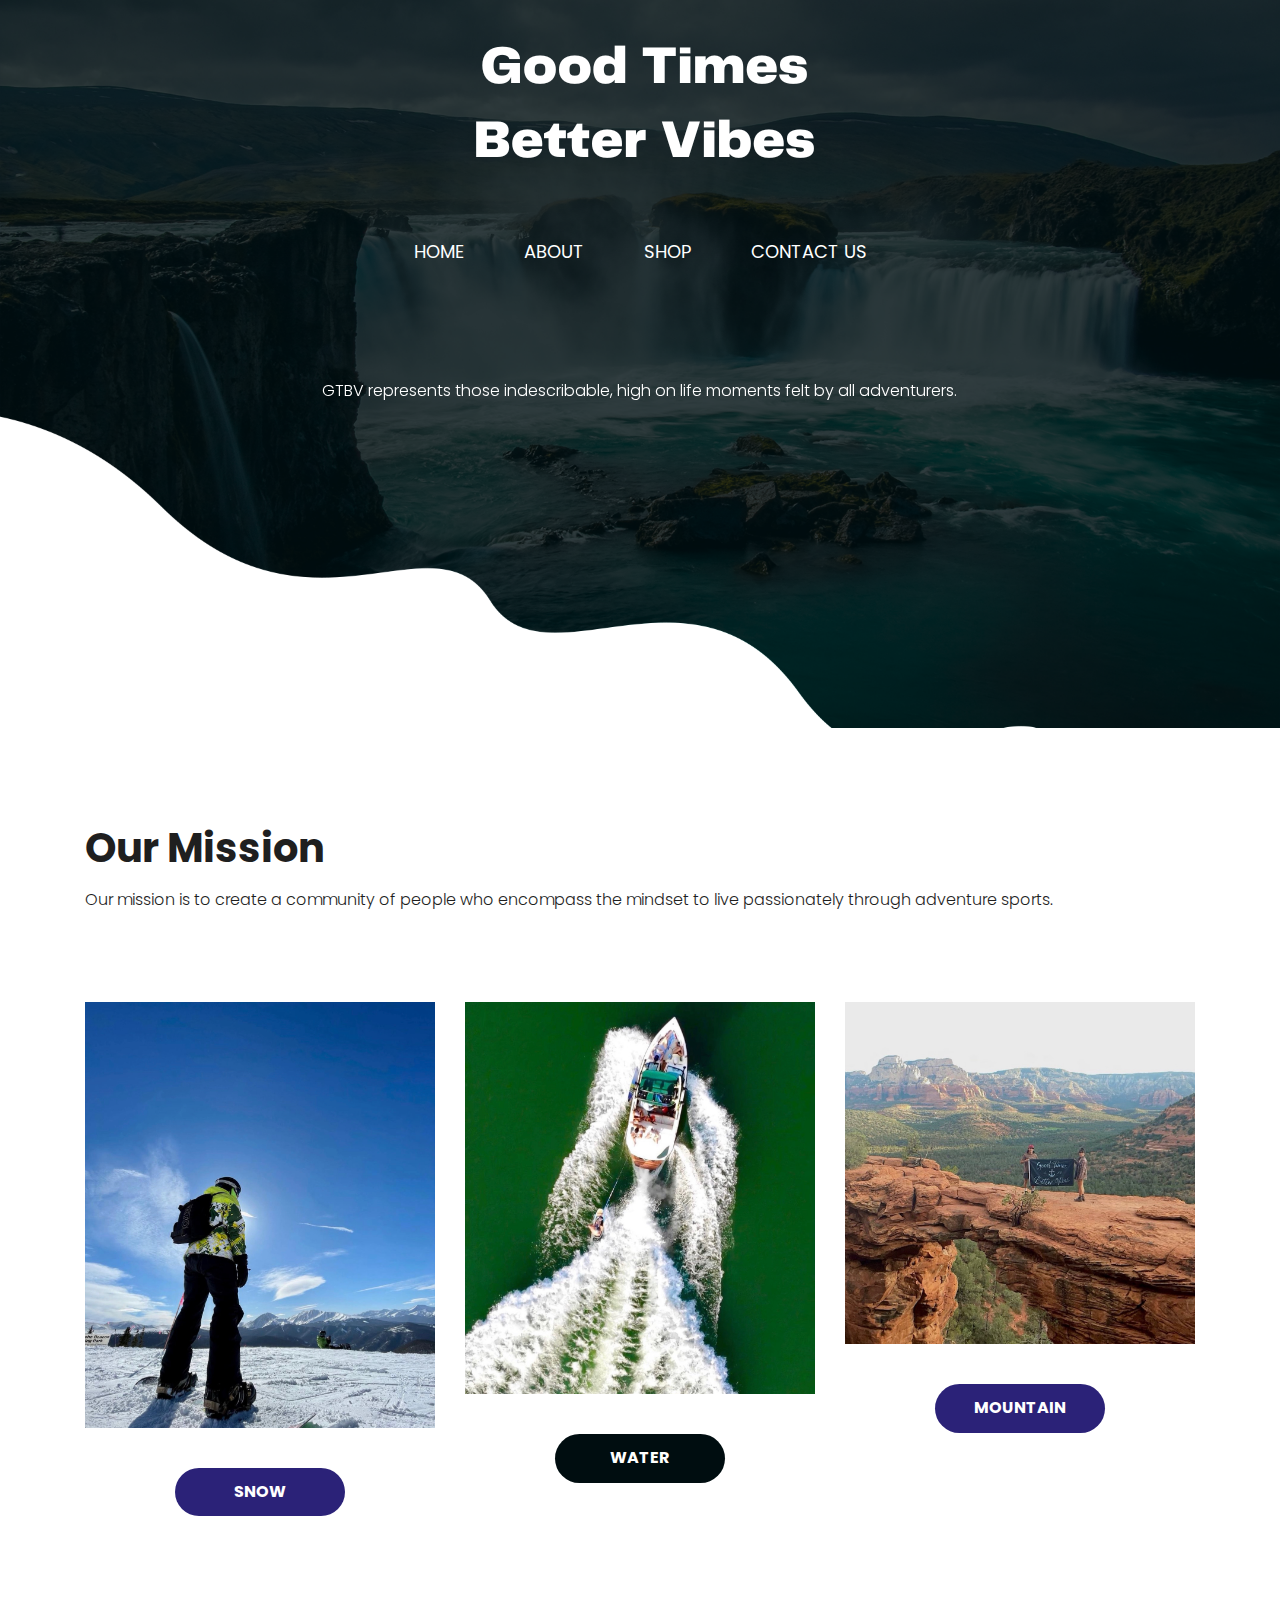
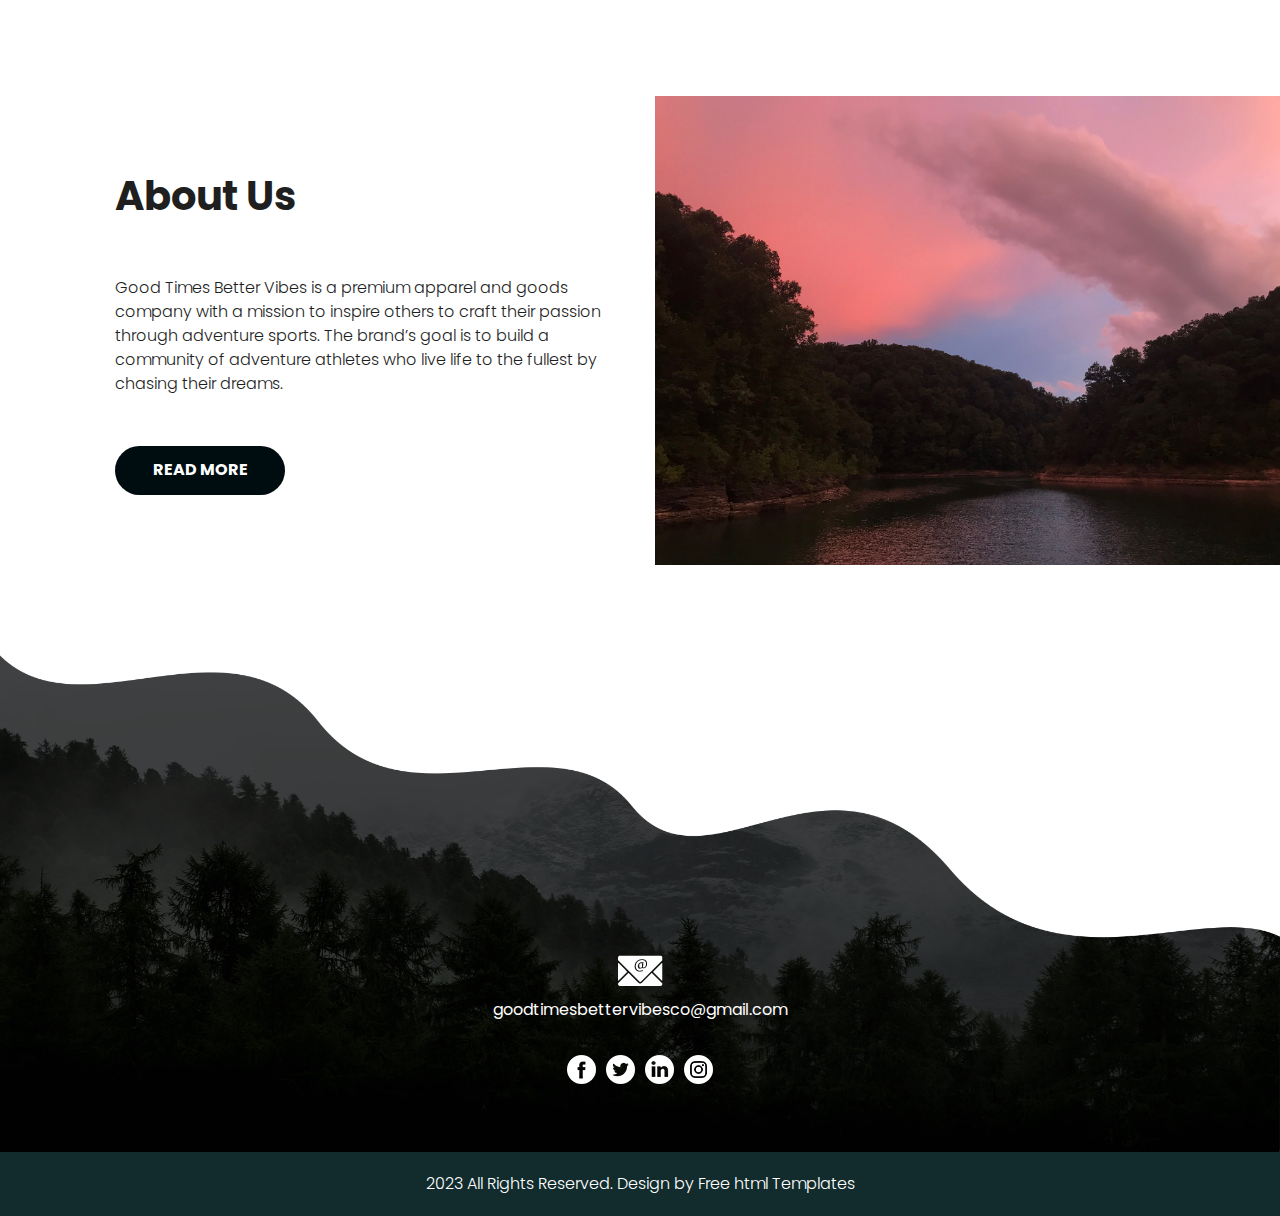
==== commit 718dff27: "no phone number" ====
--- a/index.html
+++ b/index.html
@@ -140,8 +140,6 @@
       <div class="footer_section layout_padding">
          <div class="container">
             <div class="location_main">
-               <div class="call_text"><img src="images/call-icon.png"></div>
-               <div class="call_text"><a href="#">Call +1 248-385-6800</a></div>
                <div class="call_text"><img src="images/mail-icon.png"></div>
                <div class="call_text"><a href="#">goodtimesbettervibesco@gmail.com</a></div>
             </div>
@@ -159,7 +157,7 @@
       <!-- copyright section start -->
       <div class="copyright_section">
          <div class="container">
-            <p class="copyright_text">2020 All Rights Reserved. Design by <a href="https://html.design">Free html  Templates</a></p>
+            <p class="copyright_text">2023 All Rights Reserved. Design by <a href="https://html.design">Free html  Templates</a></p>
          </div>
       </div>
       <!-- copyright section end -->
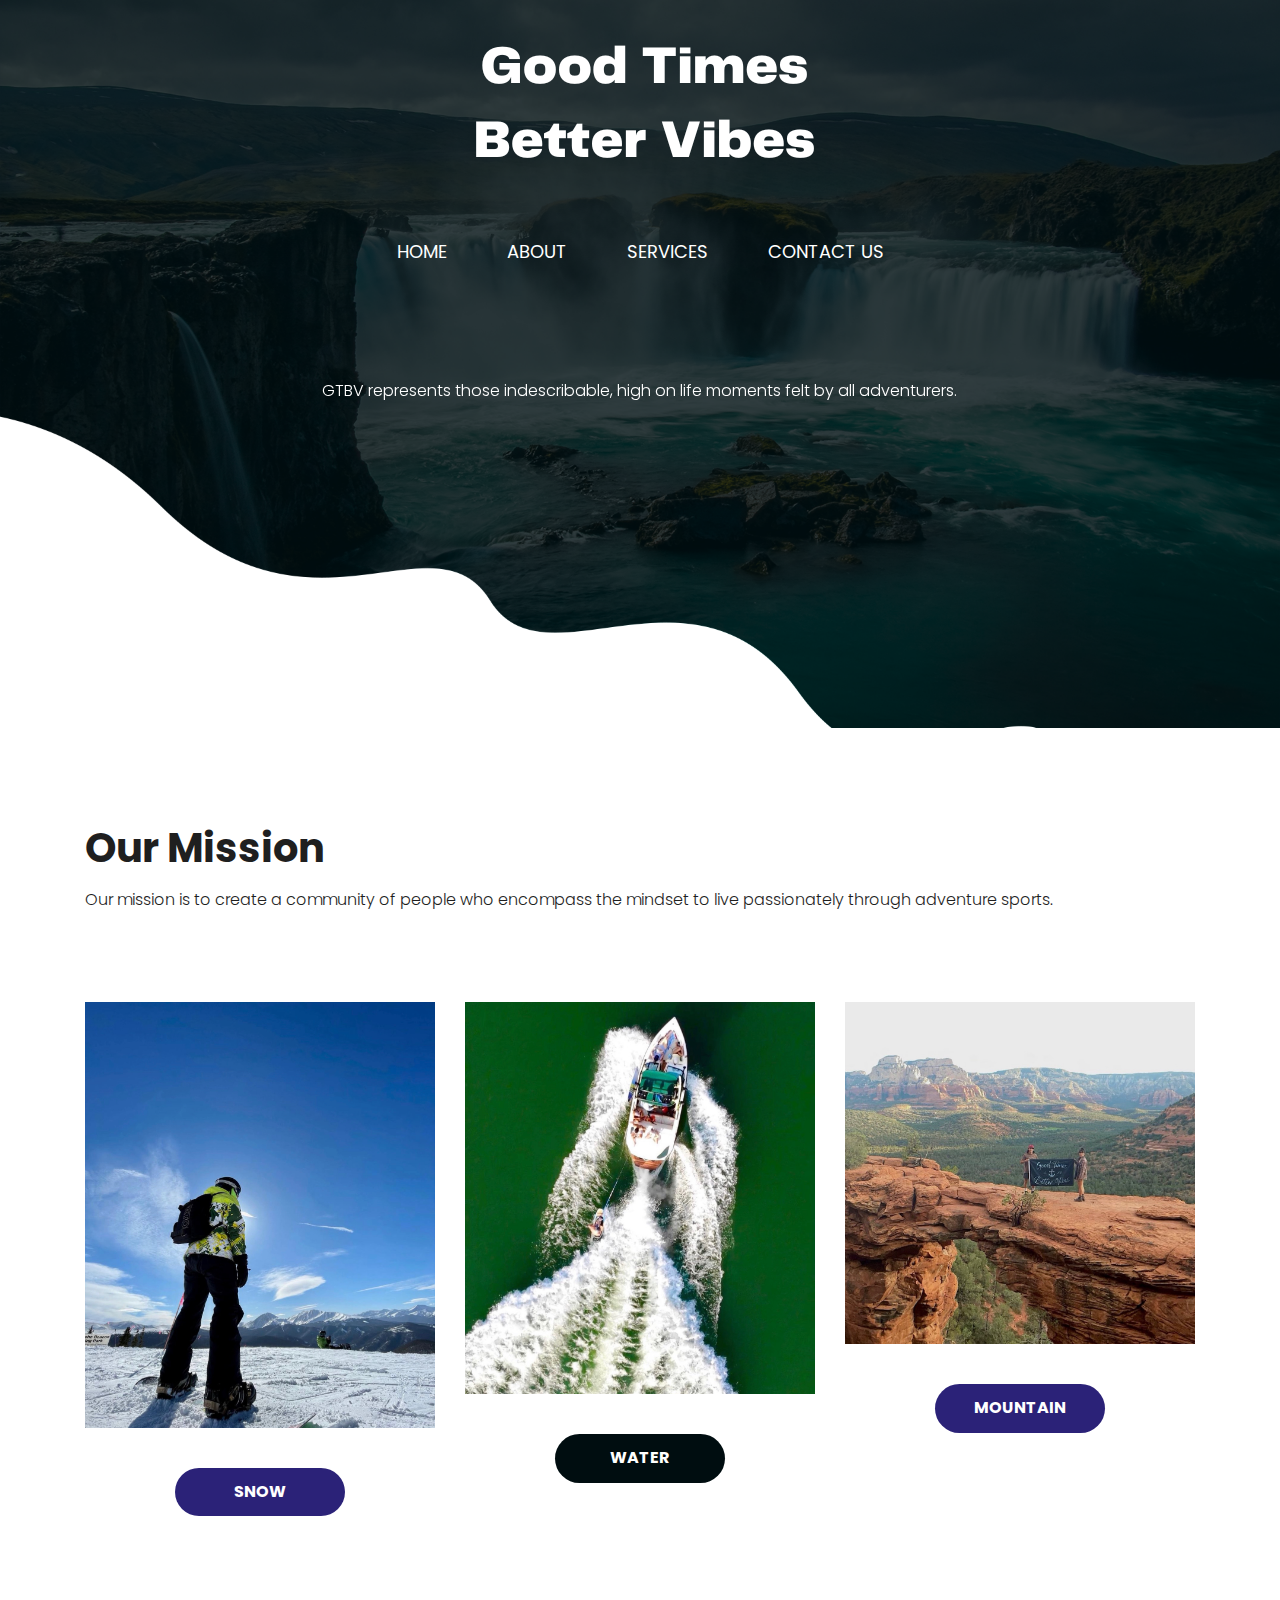
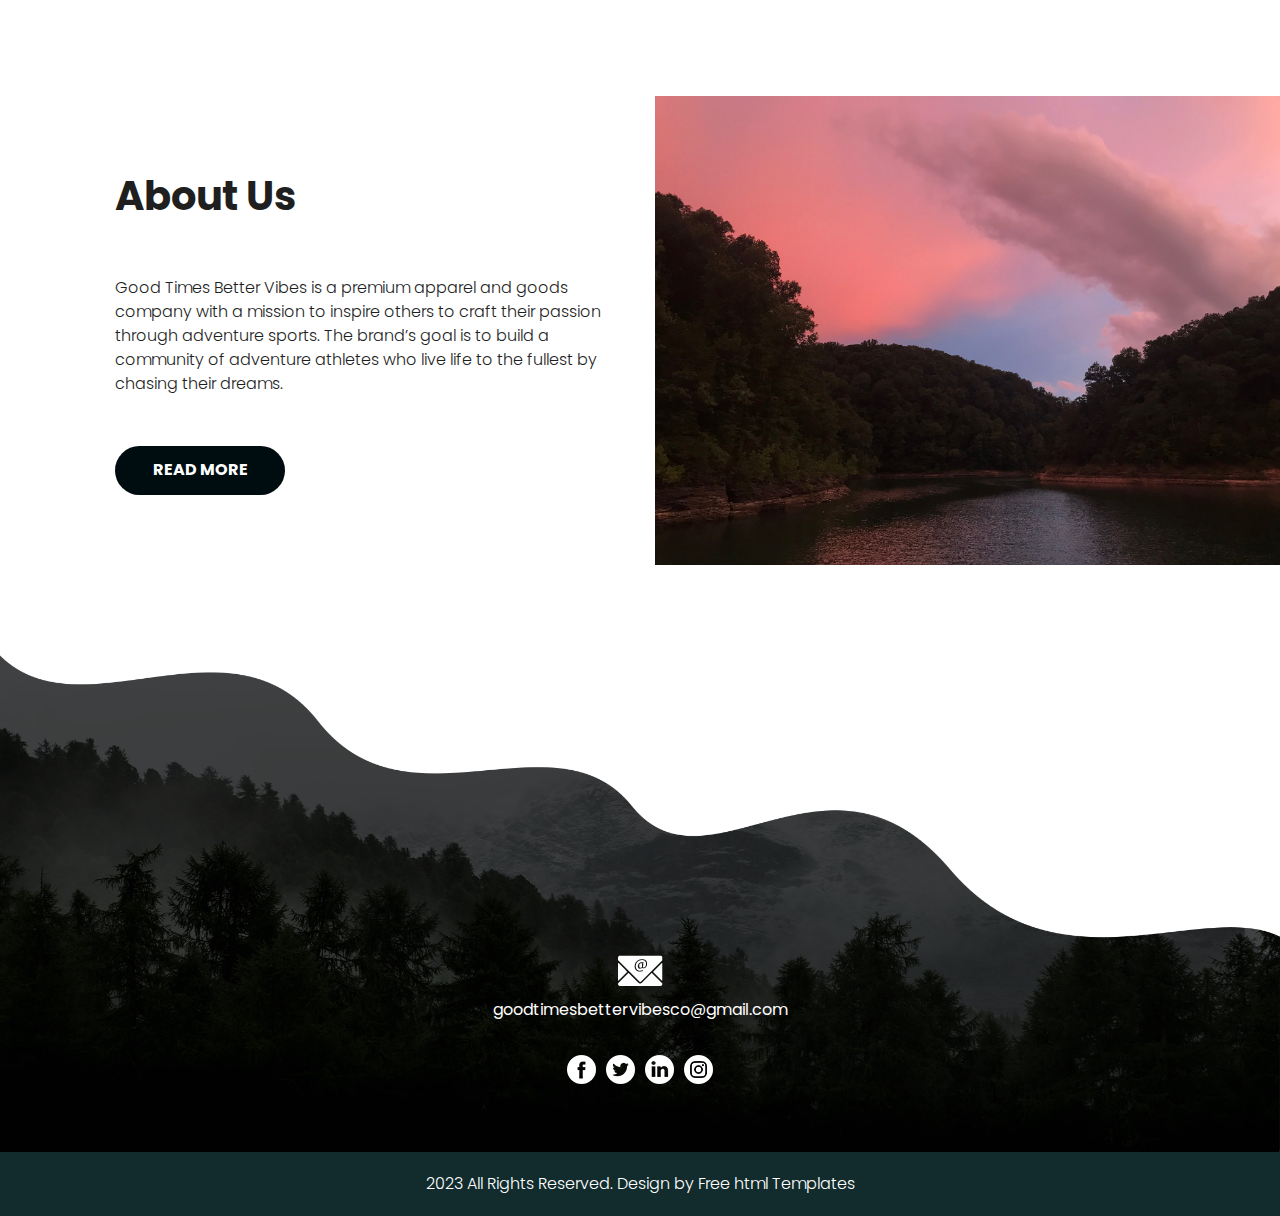
==== commit 5de5f28c: "services" ====
--- a/index.html
+++ b/index.html
@@ -68,8 +68,7 @@
                   <ul>
                      <li class="active"><a href="index.html">Home</a></li>
                      <li><a href="about.html">About</a></li>
-                     <li><a href="services.html">Shop</a></li>
-                    
+                     <li><a href="services.html">Services</a></li>
                      <li><a href="contact.html">Contact us</a></li>
                   </ul>
                </div>
